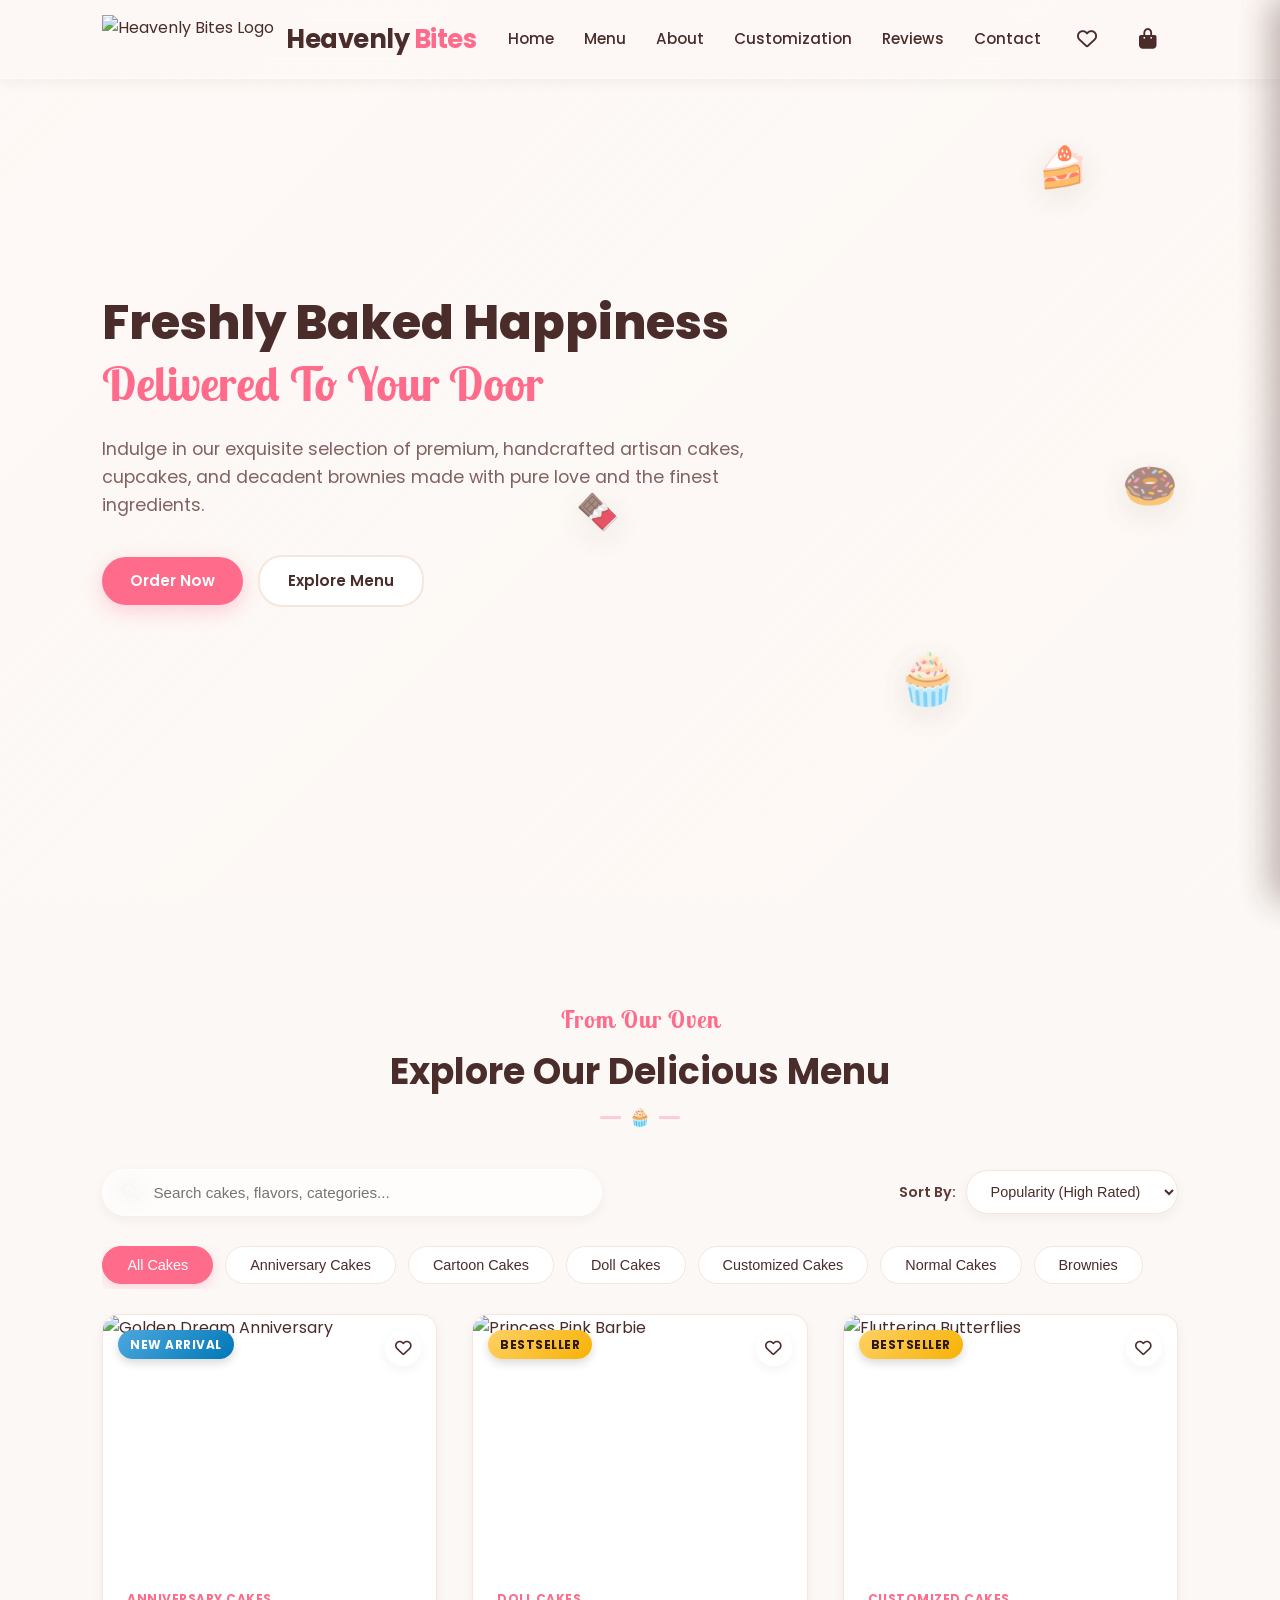
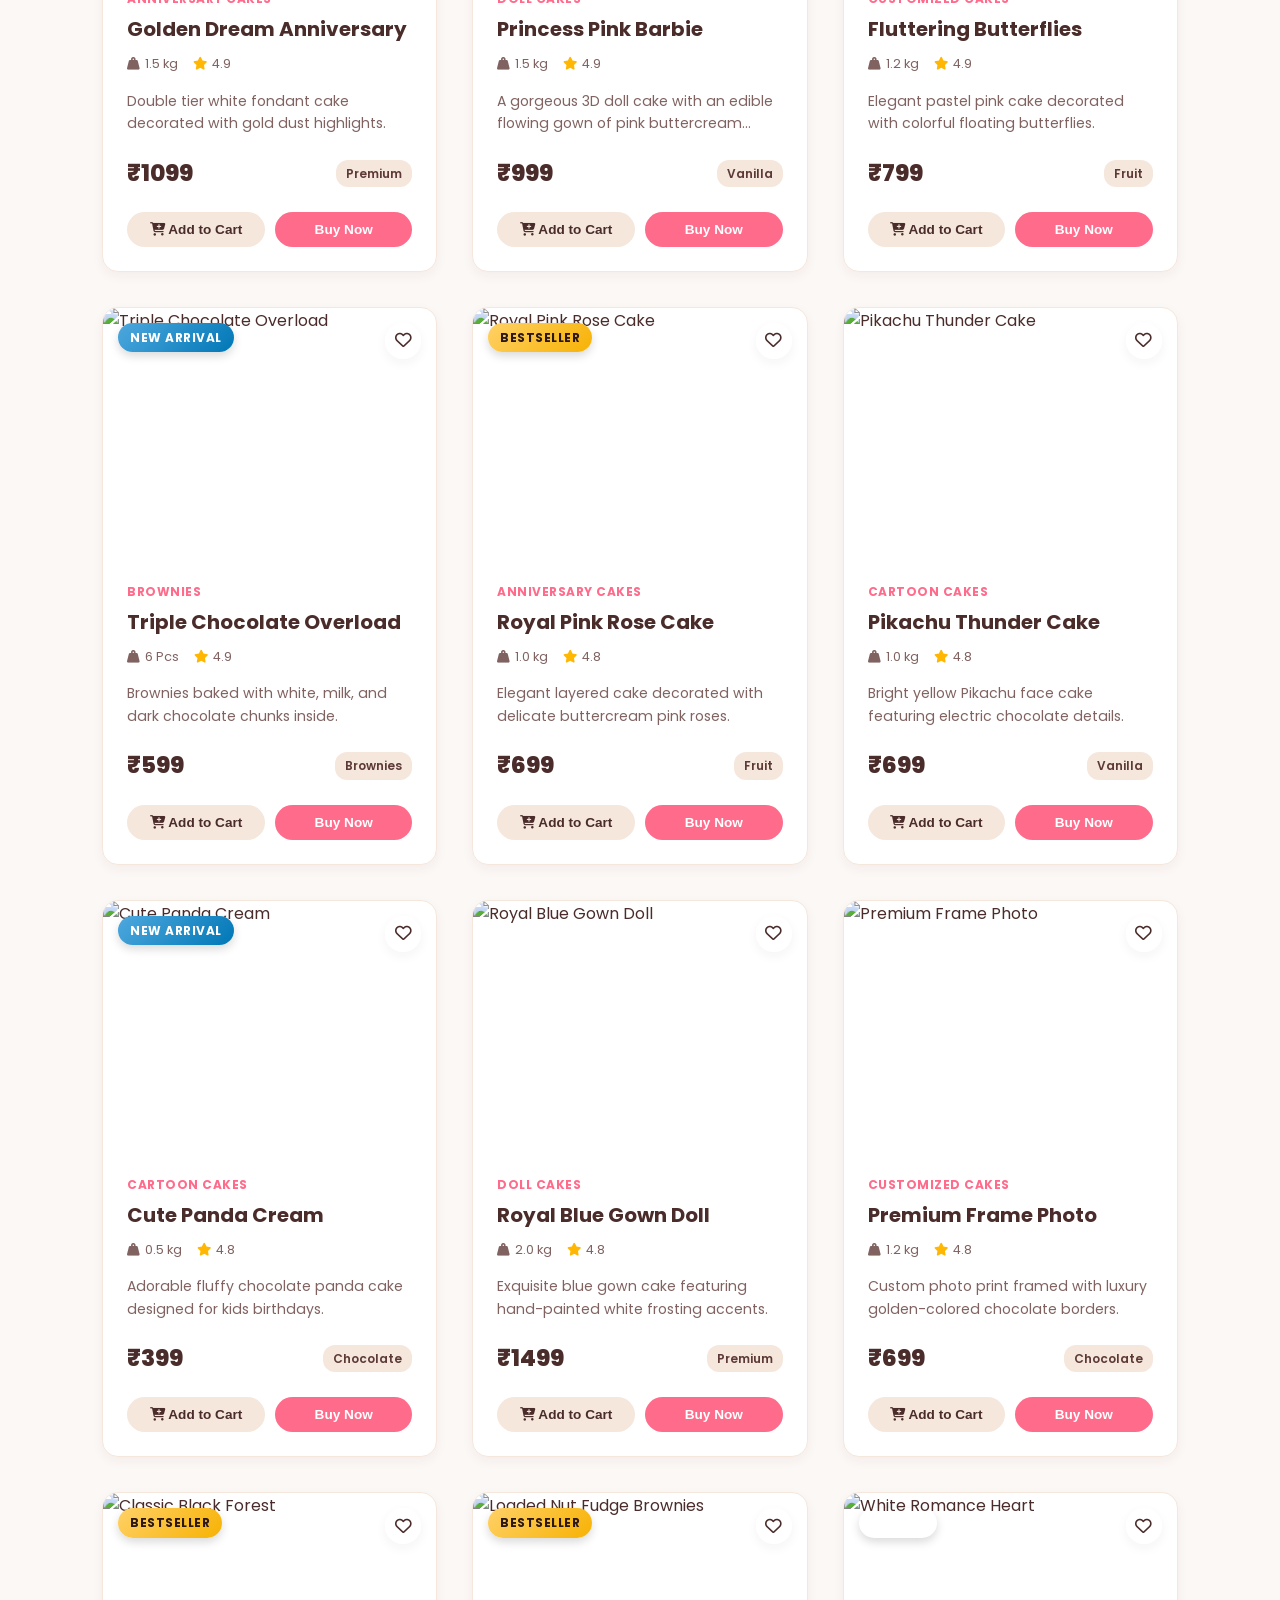
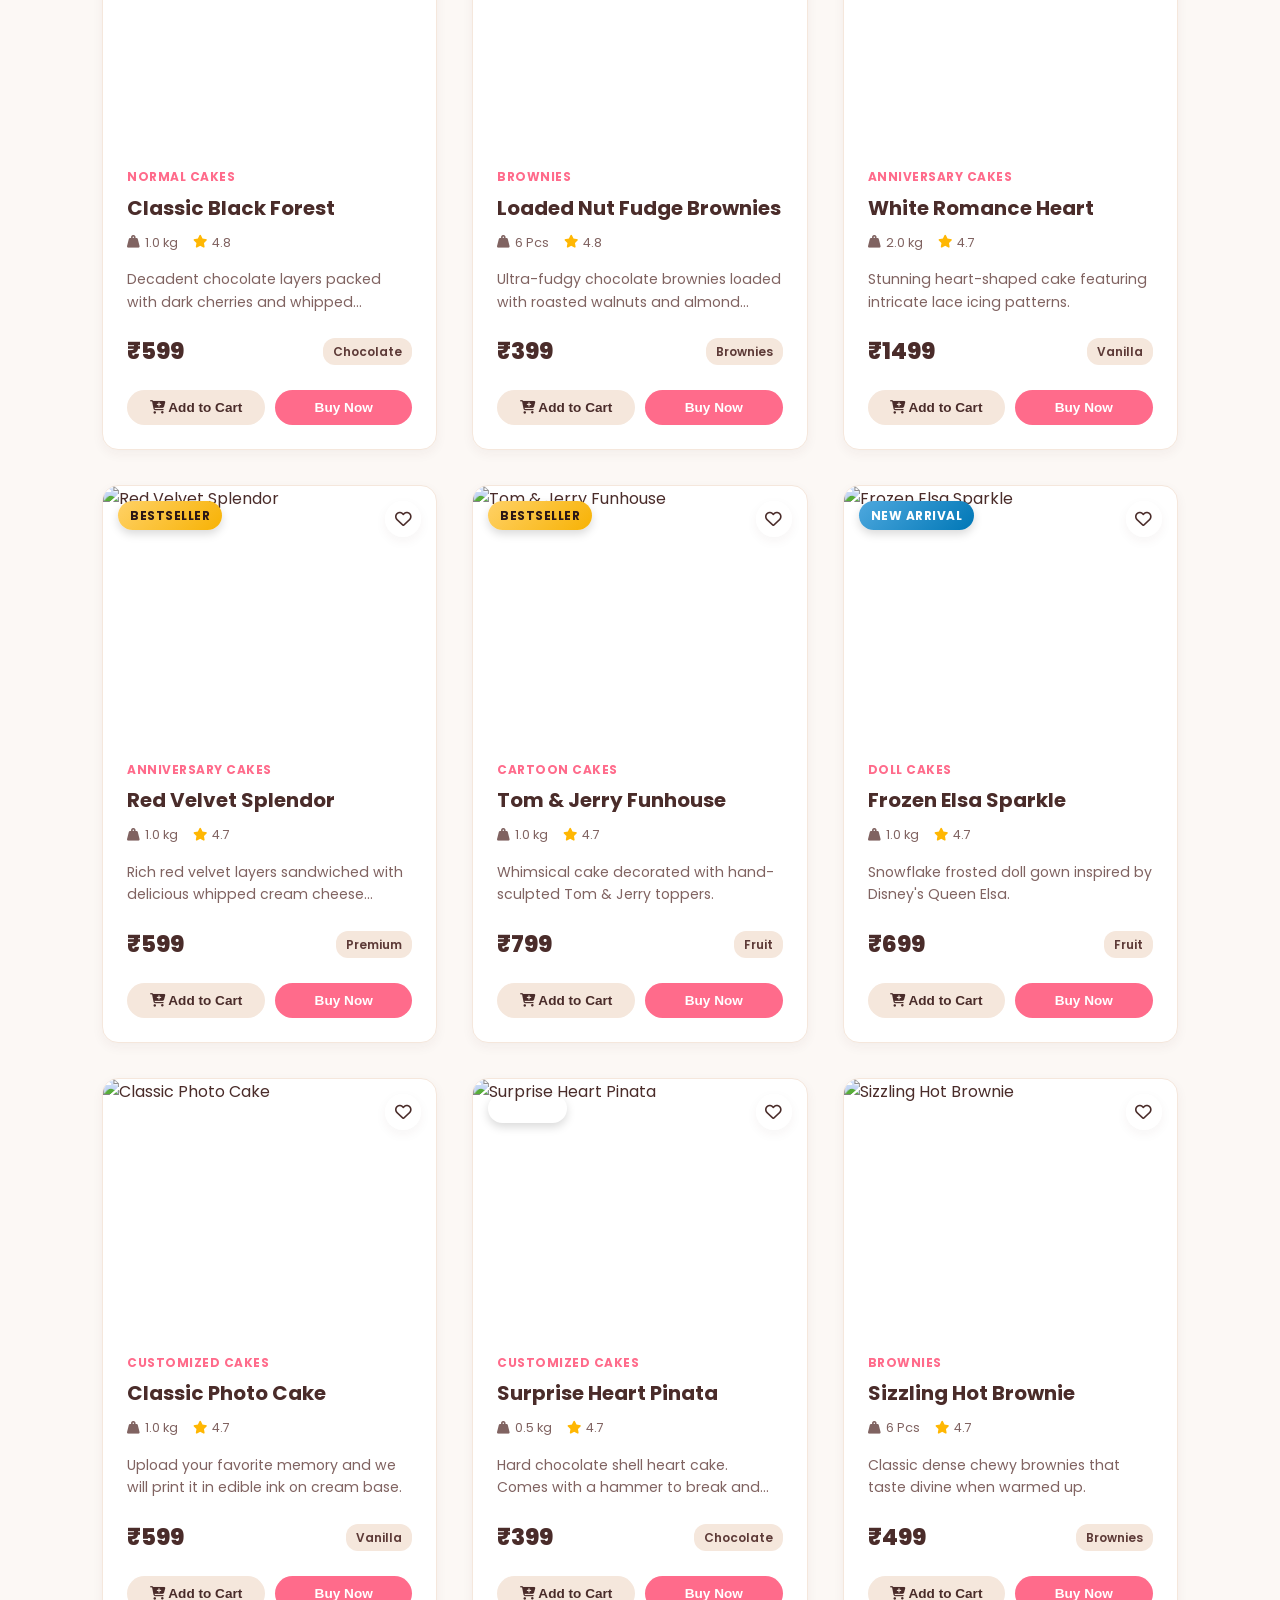
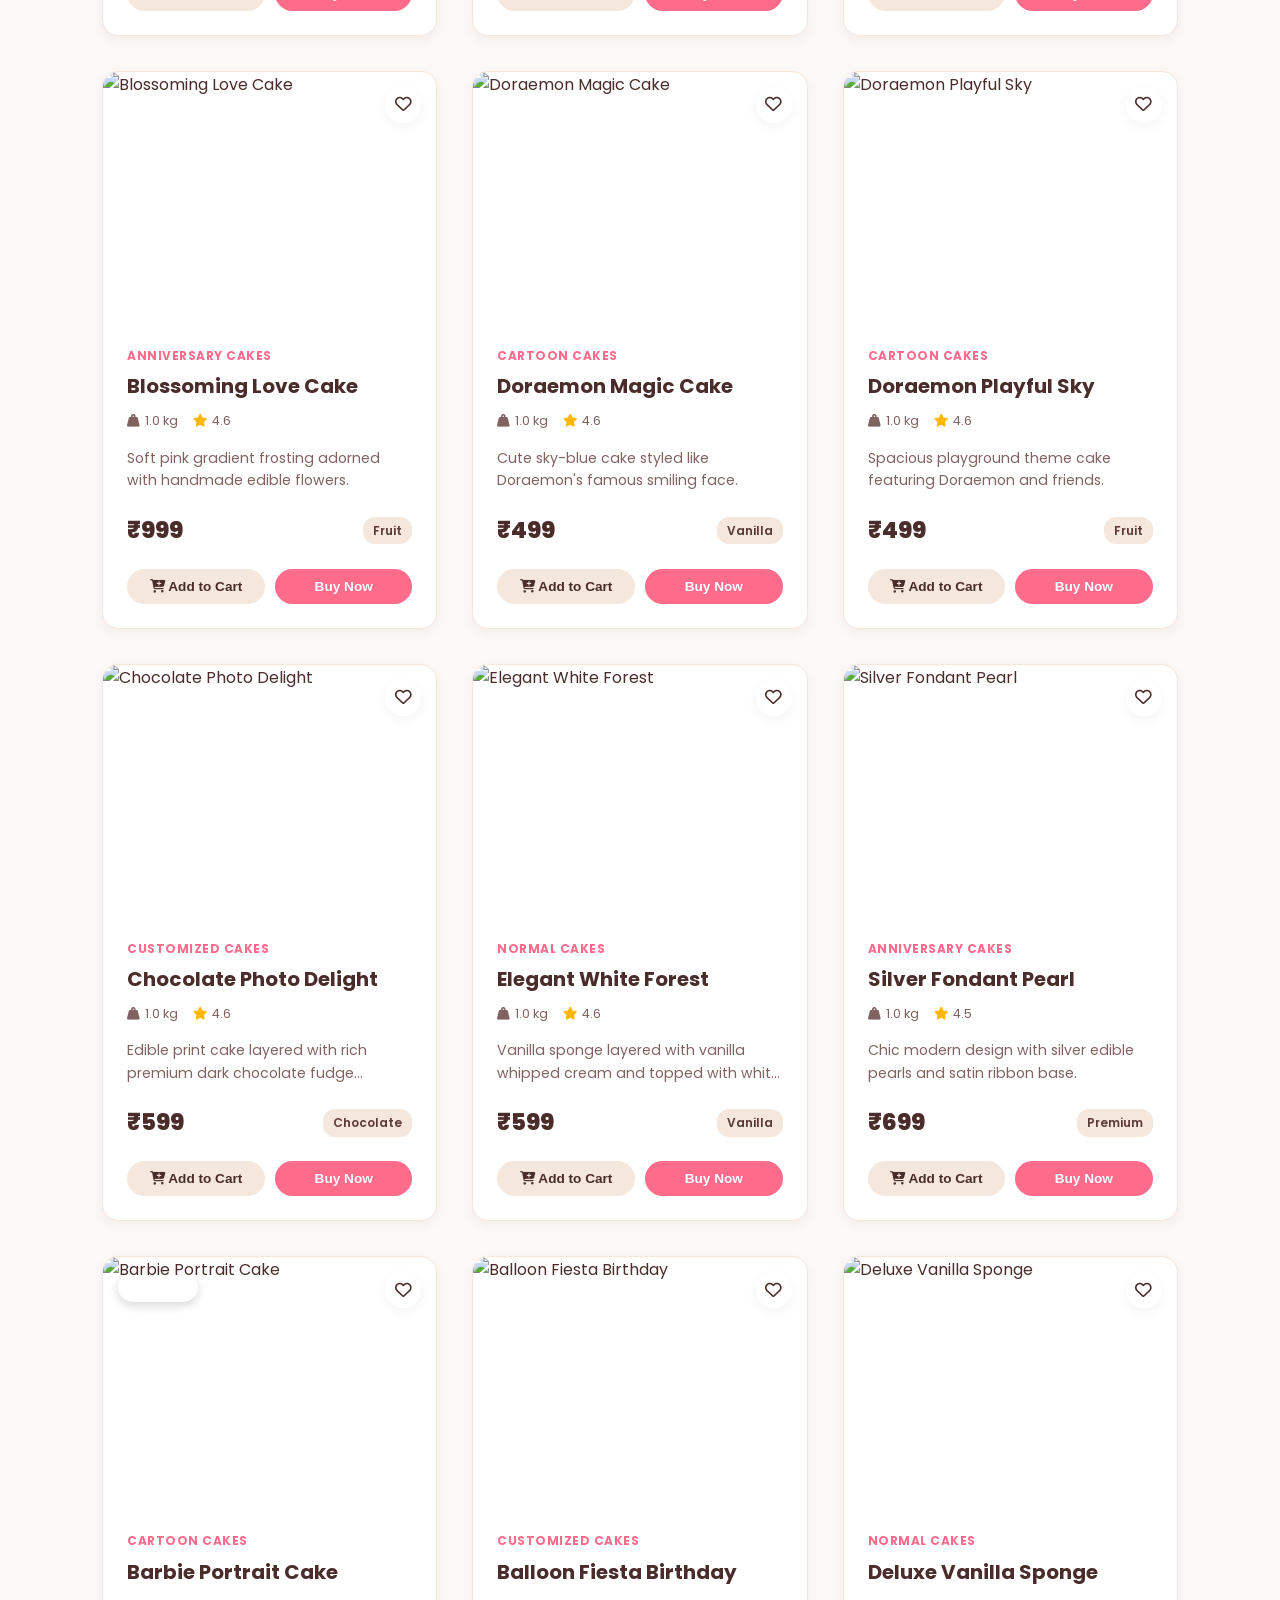
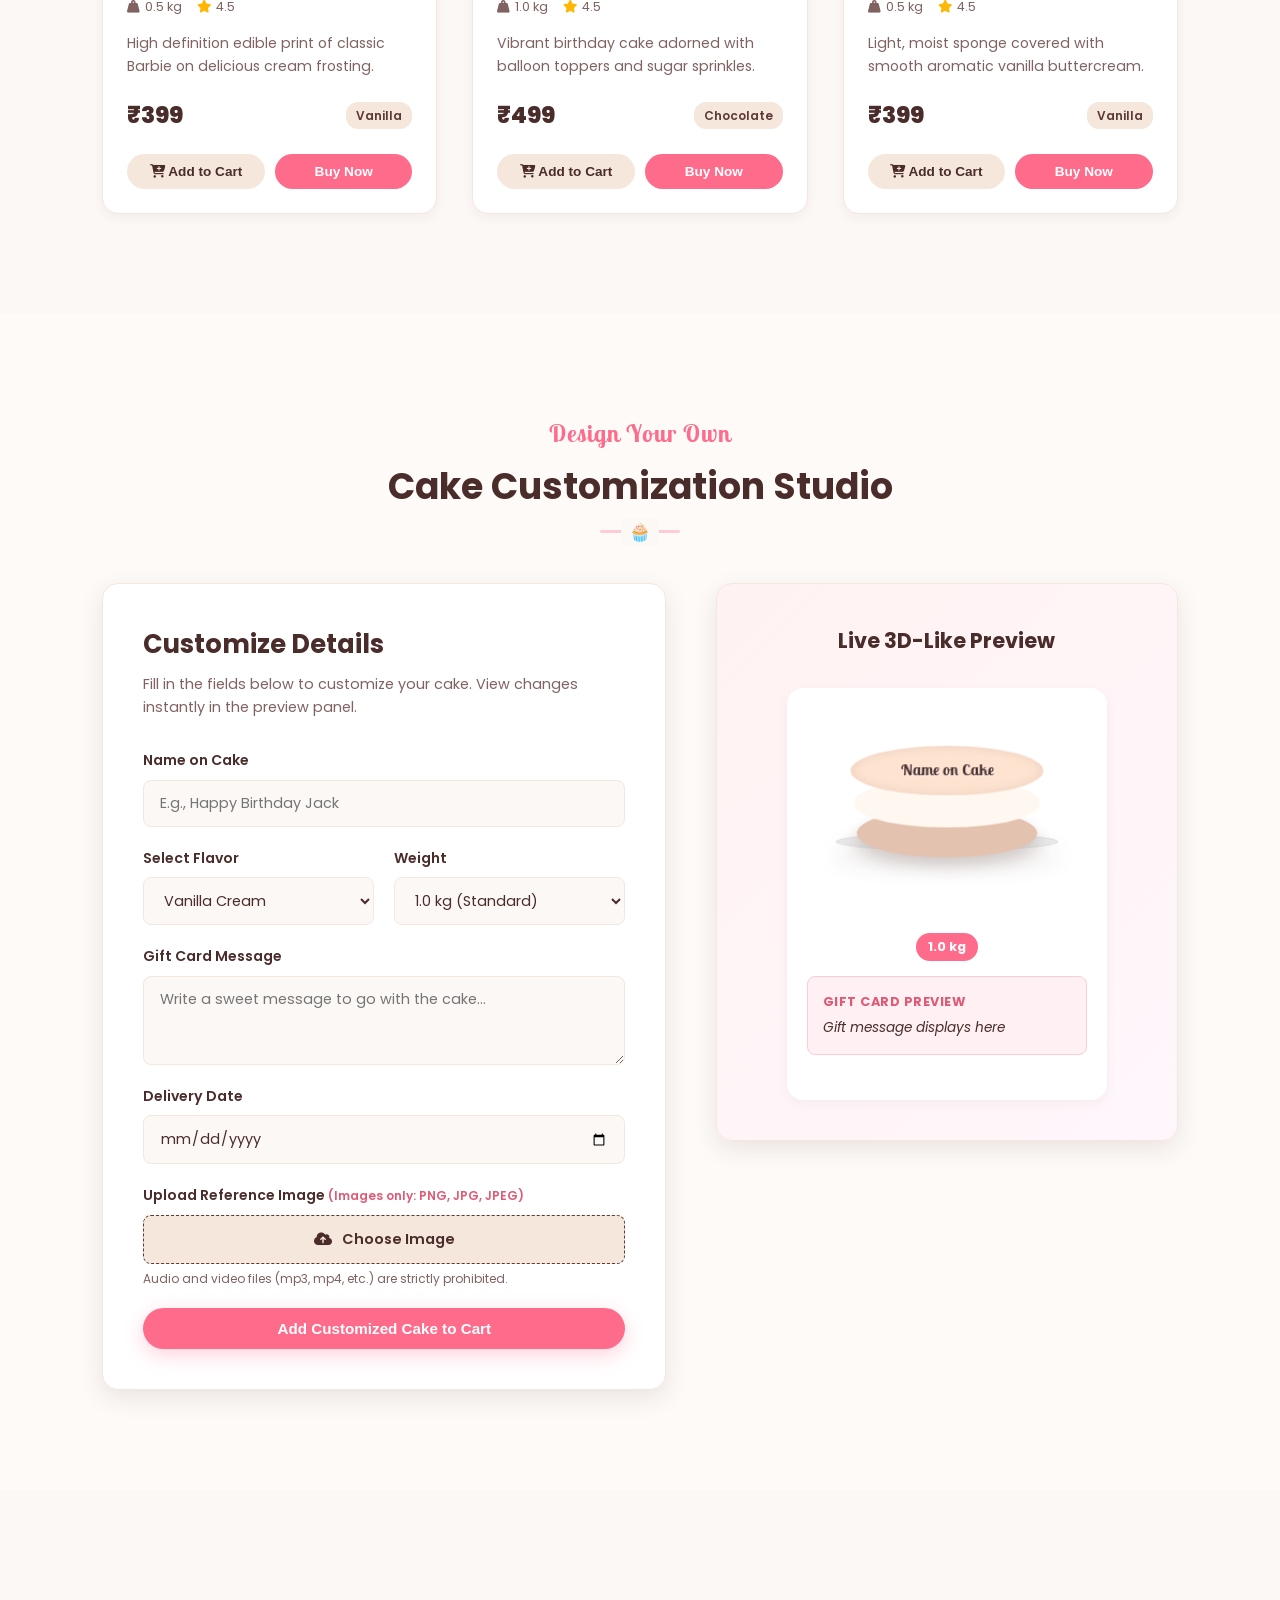
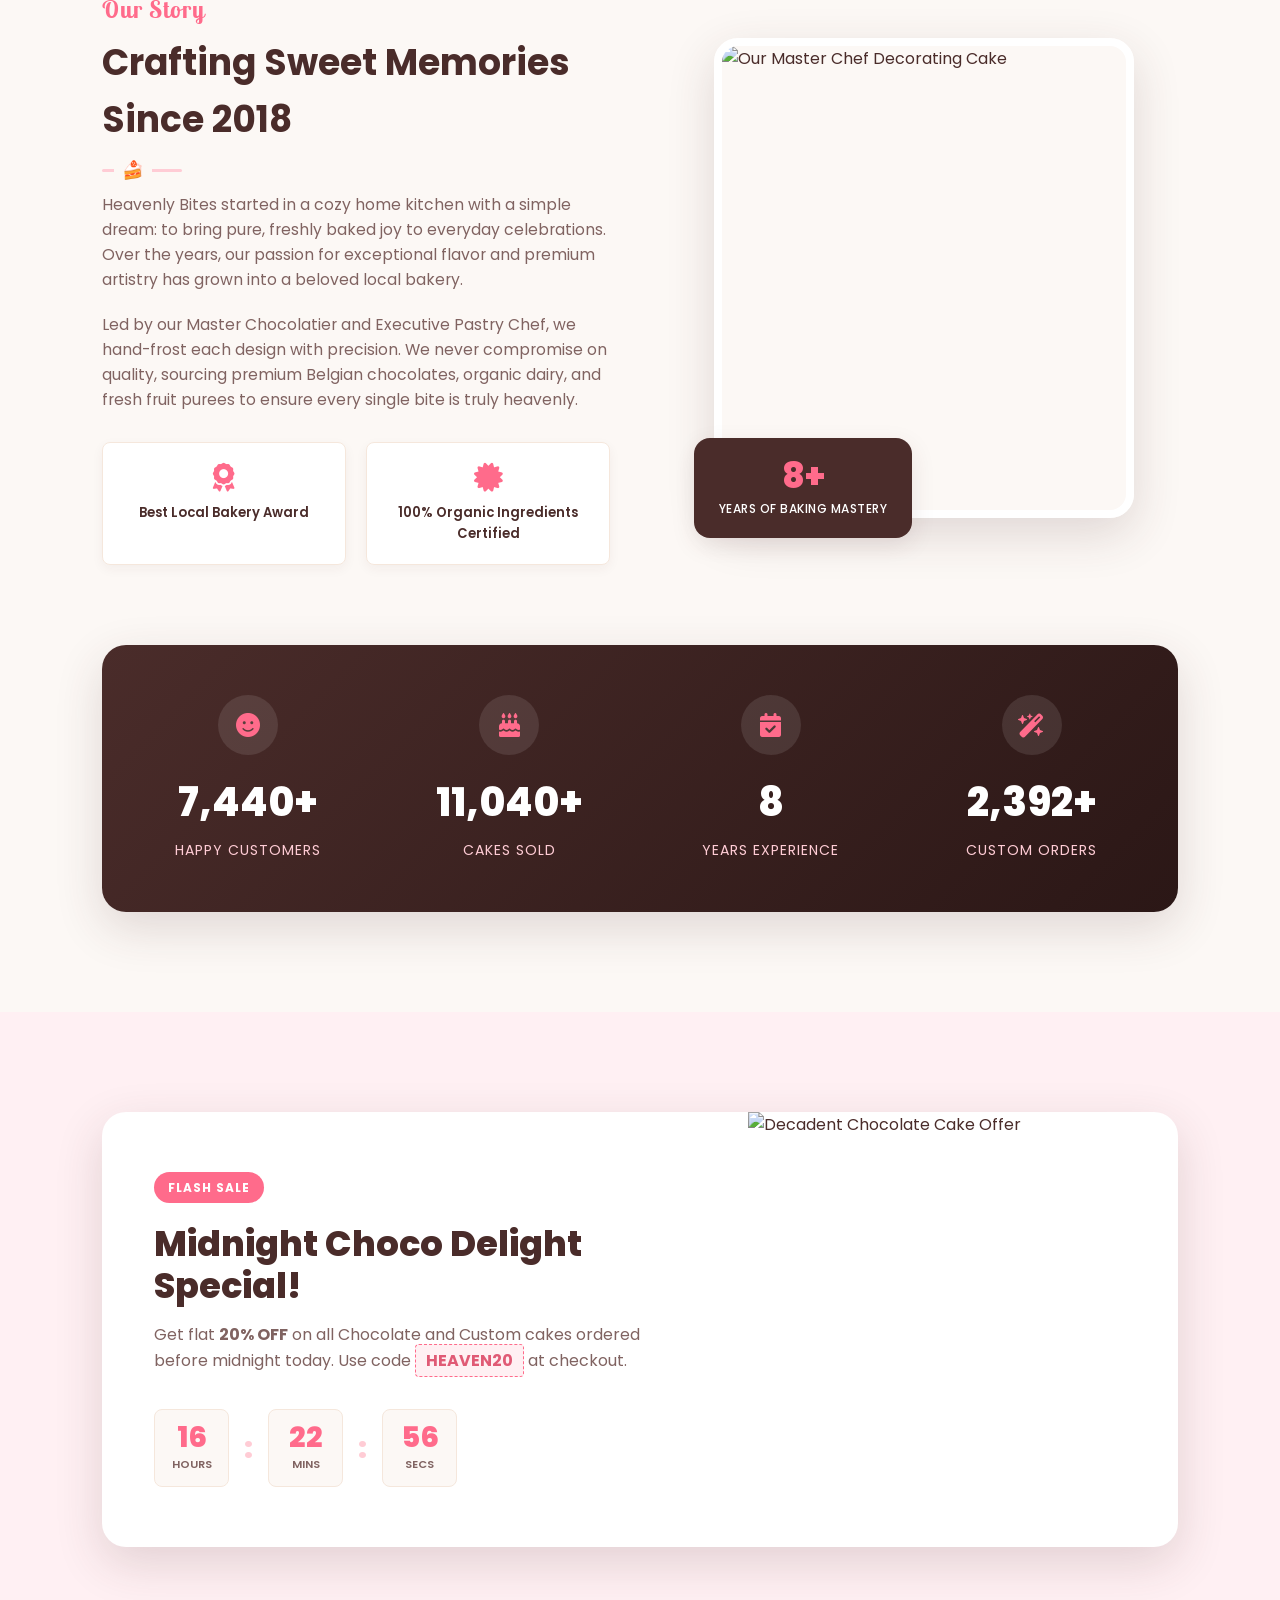
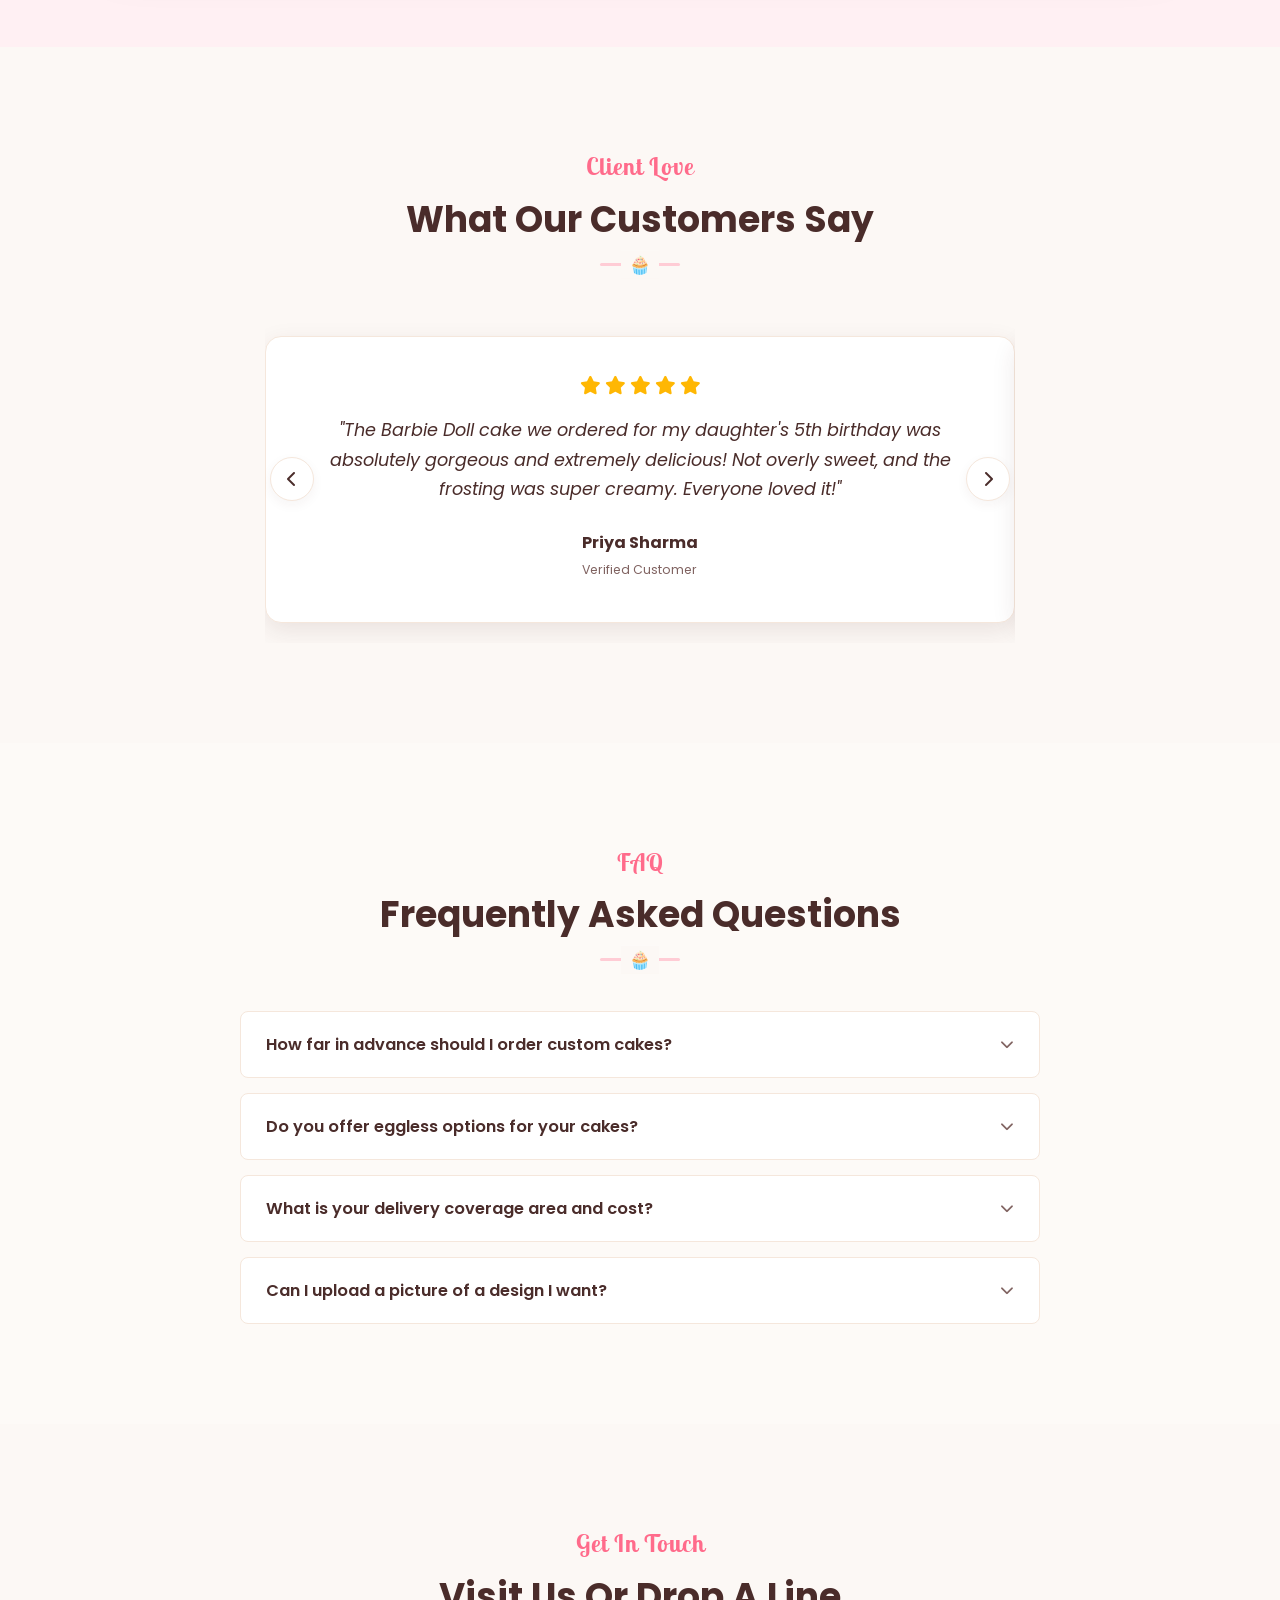
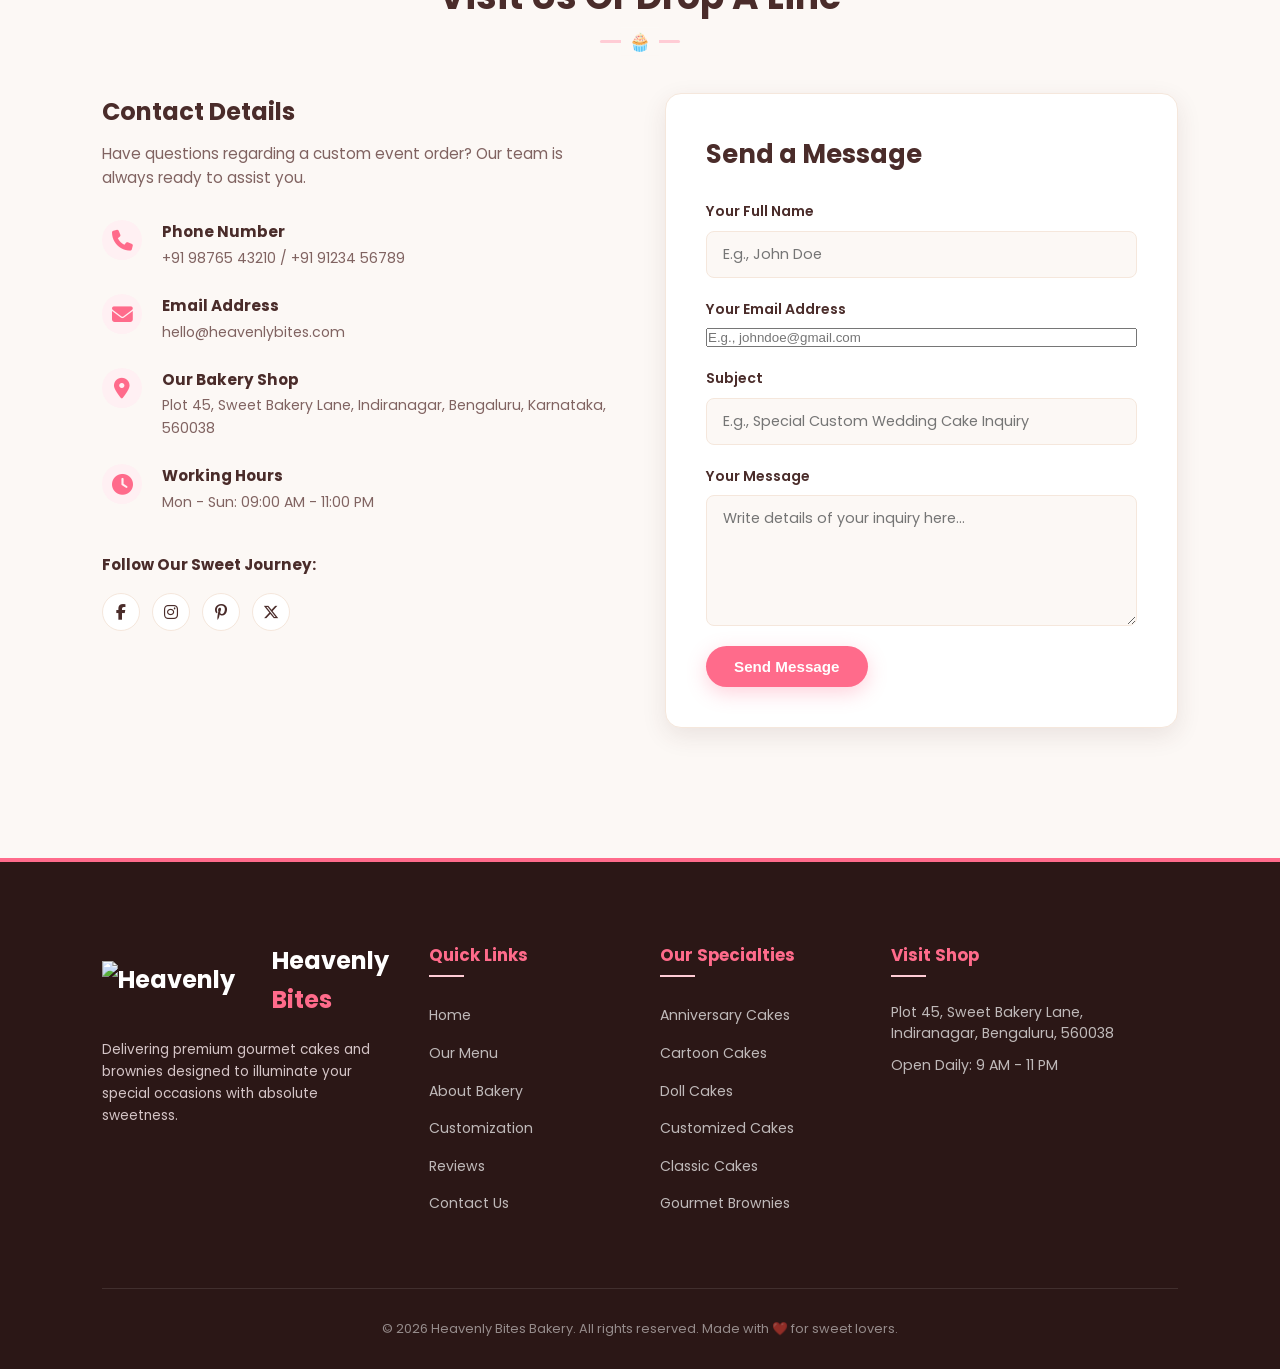
==== index.html @ 370548c6 "Add files via upload" ====
<!DOCTYPE html>
<html lang="en">
<head>
    <meta charset="UTF-8">
    <meta name="viewport" content="width=device-width, initial-scale=1.0">
    <title>Heavenly Bites | Premium Artisan Cake Shop</title>
    <meta name="description" content="Indulge in premium, freshly baked artisanal cakes, custom cakes, and brownies at Heavenly Bites. Handcrafted sweetness delivered to your door.">
    <!-- Style Sheets -->
    <link rel="stylesheet" href="style.css">
    <!-- Google Fonts -->
    <link rel="preconnect" href="https://fonts.googleapis.com">
    <link rel="preconnect" href="https://fonts.gstatic.com" crossorigin>
    <link href="https://fonts.googleapis.com/css2?family=Lobster+Two:ital,wght@0,400;0,700;1,400;1,700&family=Poppins:wght@300;400;500;600;700;800&display=swap" rel="stylesheet">
    <!-- FontAwesome Icons -->
    <link rel="stylesheet" href="https://cdnjs.cloudflare.com/ajax/libs/font-awesome/6.4.0/css/all.min.css">
</head>
<body>

    <!-- ==========================================
      NAVBAR
    ========================================== -->
    <header class="header-container">
        <nav class="navbar">
            <div class="nav-brand">
                <a href="#home" class="logo-link">
                    <!-- Bakery Logo -->
                    <img src="assets/images/image.png" alt="Heavenly Bites Logo" class="bakery-logo">
                    <span class="brand-title">Heavenly <span class="accent-text">Bites</span></span>
                </a>
            </div>

            <!-- Hamburger Button for Mobile -->
            <button class="mobile-menu-btn" id="mobile-menu-toggle" aria-label="Toggle Navigation">
                <span class="bar"></span>
                <span class="bar"></span>
                <span class="bar"></span>
            </button>

            <!-- Navigation Links -->
            <ul class="nav-links-list" id="nav-links">
                <li><a href="#home" class="nav-link">Home</a></li>
                <li><a href="#menu" class="nav-link">Menu</a></li>
                <li><a href="#about" class="nav-link">About</a></li>
                <li><a href="#customizer" class="nav-link">Customization</a></li>
                <li><a href="#reviews" class="nav-link">Reviews</a></li>
                <li><a href="#contact" class="nav-link">Contact</a></li>
                <!-- Icons for Cart and Wishlist -->
                <li class="nav-icon-li">
                    <a href="#" id="wishlist-nav-btn" class="nav-icon-link" aria-label="Wishlist">
                        <i class="fa-regular fa-heart"></i>
                        <span class="badge wishlist-count-badge" id="wishlist-count-badge">0</span>
                    </a>
                </li>
                <li class="nav-icon-li">
                    <a href="#" id="cart-nav-btn" class="nav-icon-link" aria-label="Shopping Cart">
                        <i class="fa-solid fa-bag-shopping"></i>
                        <span class="badge cart-count-badge" id="cart-count-badge">0</span>
                    </a>
                </li>
            </ul>
        </nav>
    </header>

    <main>
        <!-- ==========================================
          HERO SECTION
        ========================================== -->
        <section id="home" class="hero-section">
            <div class="hero-overlay"></div>
            <div class="hero-content">
                <h1 class="hero-title scroll-reveal">
                    Freshly Baked Happiness <br><span class="highlight-text">Delivered To Your Door</span>
                </h1>
                <p class="hero-subtitle scroll-reveal">
                    Indulge in our exquisite selection of premium, handcrafted artisan cakes, cupcakes, and decadent brownies made with pure love and the finest ingredients.
                </p>
                <div class="hero-actions scroll-reveal">
                    <a href="#menu" class="btn btn-primary">Order Now</a>
                    <a href="#menu" class="btn btn-secondary">Explore Menu</a>
                </div>
            </div>

            <!-- Floating Cake Illustrations for Premium Atmosphere -->
            <div class="floating-cakes-container">
                <div class="floating-cake float-1">🍰</div>
                <div class="floating-cake float-2">🧁</div>
                <div class="floating-cake float-3">🍩</div>
                <div class="floating-cake float-4">🍫</div>
            </div>
        </section>

        <!-- ==========================================
          MENU & FILTER SECTION
        ========================================== -->
        <section id="menu" class="menu-section scroll-reveal">
            <div class="section-header">
                <span class="sub-heading">From Our Oven</span>
                <h2 class="section-title">Explore Our Delicious Menu</h2>
                <div class="decorator-line"><span></span></div>
            </div>

            <!-- Search, Filter & Sorting Bar -->
            <div class="filter-controls-container">
                <!-- Search Box -->
                <div class="search-box-wrapper">
                    <i class="fa-solid fa-magnifying-glass search-icon"></i>
                    <input type="text" id="search-input" placeholder="Search cakes, flavors, categories...">
                </div>

                <!-- Sorting Dropdown -->
                <div class="sort-wrapper">
                    <label for="sort-select">Sort By:</label>
                    <select id="sort-select" class="sort-dropdown">
                        <option value="popular">Popularity (High Rated)</option>
                        <option value="price-low">Price: Low to High</option>
                        <option value="price-high">Price: High to Low</option>
                    </select>
                </div>
            </div>

            <!-- Category Filter Pills -->
            <div class="category-filters-scroll">
                <div class="category-filters-container">
                    <button class="category-pill active" data-category="All">All Cakes</button>
                    <button class="category-pill" data-category="Anniversary Cakes">Anniversary Cakes</button>
                    <button class="category-pill" data-category="Cartoon Cakes">Cartoon Cakes</button>
                    <button class="category-pill" data-category="Doll Cakes">Doll Cakes</button>
                    <button class="category-pill" data-category="Customized Cakes">Customized Cakes</button>
                    <button class="category-pill" data-category="Normal Cakes">Normal Cakes</button>
                    <button class="category-pill" data-category="Brownies">Brownies</button>
                </div>
            </div>

         
            <!-- Products Menu Grid -->
            <div class="menu-grid" id="menu-grid">
                <!-- Injected dynamically by JS -->
            </div>
        </section>

        <!-- ==========================================
          CAKE CUSTOMIZER SECTION
        ========================================== -->
        <section id="customizer" class="customizer-section scroll-reveal">
            <div class="section-header">
                <span class="sub-heading">Design Your Own</span>
                <h2 class="section-title">Cake Customization Studio</h2>
                <div class="decorator-line"><span></span></div>
            </div>

            <div class="customizer-container">
                <!-- Customizer Input Form -->
                <div class="customizer-form-wrapper">
                    <form id="cake-customizer-form" class="customizer-form">
                        <h3 class="form-title">Customize Details</h3>
                        <p class="form-subtitle">Fill in the fields below to customize your cake. View changes instantly in the preview panel.</p>

                        <div class="form-group">
                            <label for="custom-name">Name on Cake</label>
                            <input type="text" id="custom-name" maxlength="20" placeholder="E.g., Happy Birthday Jack">
                        </div>

                        <div class="form-row">
                            <div class="form-group half-width">
                                <label for="custom-flavor">Select Flavor</label>
                                <select id="custom-flavor" required>
                                    <option value="Vanilla">Vanilla Cream</option>
                                    <option value="Chocolate">Chocolate Fudge</option>
                                    <option value="Strawberry">Strawberry Swirl</option>
                                    <option value="Mango">Mango Burst</option>
                                    <option value="Pineapple">Classic Pineapple</option>
                                    <option value="Red Velvet">Rich Red Velvet</option>
                                </select>
                            </div>
                            <div class="form-group half-width">
                                <label for="custom-weight">Weight</label>
                                <select id="custom-weight" required>
                                    <option value="1.0 kg">1.0 kg (Standard)</option>
                                    <option value="0.5 kg">0.5 kg</option>
                                    <option value="1.5 kg">1.5 kg (+₹200)</option>
                                    <option value="2.0 kg">2.0 kg (+₹400)</option>
                                </select>
                            </div>
                        </div>

                        <div class="form-group">
                            <label for="custom-message">Gift Card Message</label>
                            <textarea id="custom-message" rows="3" placeholder="Write a sweet message to go with the cake..."></textarea>
                        </div>

                        <div class="form-group">
                            <label for="custom-date">Delivery Date</label>
                            <input type="date" id="custom-date" required>
                        </div>

                        <!-- Reference Image Field with restrictions -->
                        <div class="form-group">
                            <label for="custom-image">Upload Reference Image <span class="required-note">(Images only: PNG, JPG, JPEG)</span></label>
                            <div class="file-upload-wrapper">
                                <input type="file" id="custom-image" accept="image/*">
                                <span class="file-custom-btn"><i class="fa-solid fa-cloud-arrow-up"></i> Choose Image</span>
                            </div>
                            <small class="help-text">Audio and video files (mp3, mp4, etc.) are strictly prohibited.</small>
                        </div>

                        <button type="submit" class="btn btn-primary btn-block">Add Customized Cake to Cart</button>
                    </form>
                </div>

                <!-- Customizer Live Preview Panel -->
                <div class="customizer-preview-wrapper">
                    <h3 class="preview-title">Live 3D-Like Preview</h3>
                    <div class="cake-preview-canvas">
                        
                        <!-- Dynamic Visual Cake Model -->
                        <div class="cake-model-container">
                            <div class="cake-preview-3d" id="cake-preview-3d">
                                <!-- Top Icing / Text Layer -->
                                <div class="cake-top">
                                    <div class="cake-text-overlay" id="prev-name-text">Name on Cake</div>
                                    <div class="sprinkles"></div>
                                </div>
                                <!-- Cake Layers -->
                                <div class="cake-middle-layer"></div>
                                <div class="cake-bottom-layer"></div>
                                <div class="cake-stand"></div>
                            </div>
                        </div>

                        <!-- Live Details Overlay -->
                        <div class="preview-details-overlay">
                            <span class="preview-weight-badge" id="prev-weight-badge">1.0 kg</span>
                            <div class="message-card-preview">
                                <h4 class="card-title">Gift Card Preview</h4>
                                <p class="card-message" id="prev-msg-text">Gift message displays here</p>
                            </div>
                            <!-- Uploaded Reference Image Preview container -->
                            <div class="uploaded-ref-preview" id="prev-ref-image-container" style="display:none;">
                                <span>Reference Photo:</span>
                                <img id="prev-ref-img" src="" alt="Custom Reference Image Preview">
                            </div>
                        </div>
                    </div>
                </div>
            </div>
        </section>

        <!-- ==========================================
          ABOUT & STATISTICS SECTION
        ========================================== -->
        <section id="about" class="about-section scroll-reveal">
            <div class="about-grid">
                <!-- Textual Story -->
                <div class="about-text-column">
                    <span class="sub-heading">Our Story</span>
                    <h2 class="section-title">Crafting Sweet Memories Since 2018</h2>
                    <div class="decorator-line-left"><span></span></div>
                    <p class="about-p">
                        Heavenly Bites started in a cozy home kitchen with a simple dream: to bring pure, freshly baked joy to everyday celebrations. Over the years, our passion for exceptional flavor and premium artistry has grown into a beloved local bakery.
                    </p>
                    <p class="about-p">
                        Led by our Master Chocolatier and Executive Pastry Chef, we hand-frost each design with precision. We never compromise on quality, sourcing premium Belgian chocolates, organic dairy, and fresh fruit purees to ensure every single bite is truly heavenly.
                    </p>

                    <!-- Achievements Row -->
                    <div class="achievements-row">
                        <div class="achievement-badge">
                            <i class="fa-solid fa-award"></i>
                            <span>Best Local Bakery Award</span>
                        </div>
                        <div class="achievement-badge">
                            <i class="fa-solid fa-certificate"></i>
                            <span>100% Organic Ingredients Certified</span>
                        </div>
                    </div>
                </div>

                <!-- Graphic/Visual Frame -->
                <div class="about-image-column">
                    <div class="chef-image-frame">
                        <img src="assets/images/anniversary2.jpg" alt="Our Master Chef Decorating Cake" class="chef-img">
                        <div class="experience-card">
                            <span class="exp-years">8+</span>
                            <span class="exp-text">Years of Baking Mastery</span>
                        </div>
                    </div>
                </div>
            </div>

            <!-- Statistics Dashboard Grid -->
            <div class="statistics-section scroll-reveal">
                <div class="stat-card">
                    <div class="stat-icon-circle"><i class="fa-solid fa-face-smile"></i></div>
                    <span class="stat-num" id="stat-customers" data-target="10000">0+</span>
                    <span class="stat-label">Happy Customers</span>
                </div>
                <div class="stat-card">
                    <div class="stat-icon-circle"><i class="fa-solid fa-cake-candles"></i></div>
                    <span class="stat-num" id="stat-sold" data-target="15000">0+</span>
                    <span class="stat-label">Cakes Sold</span>
                </div>
                <div class="stat-card">
                    <div class="stat-icon-circle"><i class="fa-solid fa-calendar-check"></i></div>
                    <span class="stat-num" id="stat-years" data-target="8">0</span>
                    <span class="stat-label">Years Experience</span>
                </div>
                <div class="stat-card">
                    <div class="stat-icon-circle"><i class="fa-solid fa-wand-magic-sparkles"></i></div>
                    <span class="stat-num" id="stat-orders" data-target="3200">0+</span>
                    <span class="stat-label">Custom Orders</span>
                </div>
            </div>
        </section>

        <!-- ==========================================
          SPECIAL OFFERS (COUNTDOWN TIMER) SECTION
        ========================================== -->
        <section class="special-offers-section scroll-reveal">
            <div class="offers-container">
                <div class="offers-text">
                    <span class="offer-tag-badge">FLASH SALE</span>
                    <h2 class="offer-title">Midnight Choco Delight Special!</h2>
                    <p class="offer-desc">
                        Get flat <strong>20% OFF</strong> on all Chocolate and Custom cakes ordered before midnight today. Use code <strong class="promo-code">HEAVEN20</strong> at checkout.
                    </p>
                    
                    <!-- Countdown Timer -->
                    <div class="countdown-timer-container">
                        <div class="time-box">
                            <span class="time-num" id="timer-hours">00</span>
                            <span class="time-lbl">Hours</span>
                        </div>
                        <div class="time-divider">:</div>
                        <div class="time-box">
                            <span class="time-num" id="timer-minutes">00</span>
                            <span class="time-lbl">Mins</span>
                        </div>
                        <div class="time-divider">:</div>
                        <div class="time-box">
                            <span class="time-num" id="timer-seconds">00</span>
                            <span class="time-lbl">Secs</span>
                        </div>
                    </div>
                </div>
                <div class="offers-img-wrapper">
                    <img src="assets/images/triplechoco.jpg" alt="Decadent Chocolate Cake Offer" class="offer-img">
                </div>
            </div>
        </section>

        <!-- ==========================================
          CUSTOMER REVIEWS SECTION
        ========================================== -->
        <section id="reviews" class="reviews-section scroll-reveal">
            <div class="section-header">
                <span class="sub-heading">Client Love</span>
                <h2 class="section-title">What Our Customers Say</h2>
                <div class="decorator-line"><span></span></div>
            </div>

            <!-- Auto-sliding testimonial carousel -->
            <div class="carousel-viewport">
                <div class="carousel-track">
                    
                    <!-- Review Card 1 -->
                    <div class="review-card">
                        <div class="review-stars">
                            <i class="fa-solid fa-star"></i>
                            <i class="fa-solid fa-star"></i>
                            <i class="fa-solid fa-star"></i>
                            <i class="fa-solid fa-star"></i>
                            <i class="fa-solid fa-star"></i>
                        </div>
                        <p class="review-comment">
                            "The Barbie Doll cake we ordered for my daughter's 5th birthday was absolutely gorgeous and extremely delicious! Not overly sweet, and the frosting was super creamy. Everyone loved it!"
                        </p>
                        <div class="review-author">
                            <div class="author-info">
                                <span class="author-name">Priya Sharma</span>
                                <span class="author-designation">Verified Customer</span>
                            </div>
                        </div>
                    </div>

                    <!-- Review Card 2 -->
                    <div class="review-card">
                        <div class="review-stars">
                            <i class="fa-solid fa-star"></i>
                            <i class="fa-solid fa-star"></i>
                            <i class="fa-solid fa-star"></i>
                            <i class="fa-solid fa-star"></i>
                            <i class="fa-solid fa-star"></i>
                        </div>
                        <p class="review-comment">
                            "Heavenly Bites makes the absolute best brownies in town! Crispy on the outside, dense and fudgy on the inside. The Triple Chocolate brownie is an absolute masterpiece."
                        </p>
                        <div class="review-author">
                            <div class="author-info">
                                <span class="author-name">Rohan Malhotra</span>
                                <span class="author-designation">Food Blogger</span>
                            </div>
                        </div>
                    </div>

                    <!-- Review Card 3 -->
                    <div class="review-card">
                        <div class="review-stars">
                            <i class="fa-solid fa-star"></i>
                            <i class="fa-solid fa-star"></i>
                            <i class="fa-solid fa-star"></i>
                            <i class="fa-solid fa-star"></i>
                            <i class="fa-solid fa-star-half-stroke"></i>
                        </div>
                        <p class="review-comment">
                            "The customization tool was incredibly simple. I uploaded a reference sketch of a butterfly cake and selected strawberry flavor. They executed it perfectly. Timely delivery too!"
                        </p>
                        <div class="review-author">
                            <div class="author-info">
                                <span class="author-name">Anjali Deshmukh</span>
                                <span class="author-designation">Verified Customer</span>
                            </div>
                        </div>
                    </div>

                </div>

                <!-- Testimonials Navigation Arrows -->
                <button class="carousel-arrow prev" aria-label="Previous Review"><i class="fa-solid fa-chevron-left"></i></button>
                <button class="carousel-arrow next" aria-label="Next Review"><i class="fa-solid fa-chevron-right"></i></button>
            </div>
        </section>

        <!-- ==========================================
          FAQ SECTION (ACCORDION)
        ========================================== -->
        <section class="faq-section scroll-reveal">
            <div class="section-header">
                <span class="sub-heading">FAQ</span>
                <h2 class="section-title">Frequently Asked Questions</h2>
                <div class="decorator-line"><span></span></div>
            </div>

            <div class="accordion-container">
                <!-- Accordion Item 1 -->
                <div class="accordion-item">
                    <button class="accordion-header">
                        <span>How far in advance should I order custom cakes?</span>
                        <i class="fa-solid fa-chevron-down accordion-icon"></i>
                    </button>
                    <div class="accordion-content">
                        <p>We recommend ordering custom cakes at least 2 to 3 days in advance. For large custom orders or wedding cakes, a week's notice ensures we have adequate time to design and prepare ingredients.</p>
                    </div>
                </div>

                <!-- Accordion Item 2 -->
                <div class="accordion-item">
                    <button class="accordion-header">
                        <span>Do you offer eggless options for your cakes?</span>
                        <i class="fa-solid fa-chevron-down accordion-icon"></i>
                    </button>
                    <div class="accordion-content">
                        <p>Yes, all our cakes and brownies can be prepared 100% eggless upon request. Simply state your preference in the customization notes or choose the eggless customization options.</p>
                    </div>
                </div>

                <!-- Accordion Item 3 -->
                <div class="accordion-item">
                    <button class="accordion-header">
                        <span>What is your delivery coverage area and cost?</span>
                        <i class="fa-solid fa-chevron-down accordion-icon"></i>
                    </button>
                    <div class="accordion-content">
                        <p>We deliver within a 15km radius of our main kitchen. Delivery is absolutely free for all orders above ₹499. For orders below ₹499, a nominal delivery fee of ₹40 applies.</p>
                    </div>
                </div>

                <!-- Accordion Item 4 -->
                <div class="accordion-item">
                    <button class="accordion-header">
                        <span>Can I upload a picture of a design I want?</span>
                        <i class="fa-solid fa-chevron-down accordion-icon"></i>
                    </button>
                    <div class="accordion-content">
                        <p>Absolutely! Use our Cake Customization Studio section above to fill in the flavor details, write names, and upload your reference layout (supported image formats: PNG, JPG, JPEG). Our bakers will construct it accordingly.</p>
                    </div>
                </div>
            </div>
        </section>

        <!-- ==========================================
          CONTACT & NEWSLETTER SECTION
        ========================================== -->
        <section id="contact" class="contact-section scroll-reveal">
            <div class="section-header">
                <span class="sub-heading">Get In Touch</span>
                <h2 class="section-title">Visit Us Or Drop A Line</h2>
                <div class="decorator-line"><span></span></div>
            </div>

            <div class="contact-grid">
                <!-- Details column -->
                <div class="contact-info-column">
                    <h3 class="contact-subtitle">Contact Details</h3>
                    <p class="contact-intro">Have questions regarding a custom event order? Our team is always ready to assist you.</p>

                    <div class="contact-detail-item">
                        <i class="fa-solid fa-phone"></i>
                        <div>
                            <h4>Phone Number</h4>
                            <p>+91 98765 43210 / +91 91234 56789</p>
                        </div>
                    </div>

                    <div class="contact-detail-item">
                        <i class="fa-solid fa-envelope"></i>
                        <div>
                            <h4>Email Address</h4>
                            <p>hello@heavenlybites.com</p>
                        </div>
                    </div>

                    <div class="contact-detail-item">
                        <i class="fa-solid fa-location-dot"></i>
                        <div>
                            <h4>Our Bakery Shop</h4>
                            <p>Plot 45, Sweet Bakery Lane, Indiranagar, Bengaluru, Karnataka, 560038</p>
                        </div>
                    </div>

                    <div class="contact-detail-item">
                        <i class="fa-solid fa-clock"></i>
                        <div>
                            <h4>Working Hours</h4>
                            <p>Mon - Sun: 09:00 AM - 11:00 PM</p>
                        </div>
                    </div>

                    <!-- Social Icons -->
                    <div class="social-links-container">
                        <h4>Follow Our Sweet Journey:</h4>
                        <div class="social-icons">
                            <a href="#" aria-label="Facebook"><i class="fa-brands fa-facebook-f"></i></a>
                            <a href="#" aria-label="Instagram"><i class="fa-brands fa-instagram"></i></a>
                            <a href="#" aria-label="Pinterest"><i class="fa-brands fa-pinterest-p"></i></a>
                            <a href="#" aria-label="Twitter"><i class="fa-brands fa-x-twitter"></i></a>
                        </div>
                    </div>
                </div>

                <!-- Form column -->
                <div class="contact-form-column">
                    <form id="contact-form" class="contact-form">
                        <h3 class="form-title">Send a Message</h3>
                        <div class="form-group">
                            <label for="contact-name">Your Full Name</label>
                            <input type="text" id="contact-name" placeholder="E.g., John Doe" required>
                        </div>
                        <div class="form-group">
                            <label for="contact-email">Your Email Address</label>
                            <input type="email" id="contact-email" placeholder="E.g., johndoe@gmail.com" required>
                        </div>
                        <div class="form-group">
                            <label for="contact-subject">Subject</label>
                            <input type="text" id="contact-subject" placeholder="E.g., Special Custom Wedding Cake Inquiry" required>
                        </div>
                        <div class="form-group">
                            <label for="contact-message">Your Message</label>
                            <textarea id="contact-message" rows="5" placeholder="Write details of your inquiry here..." required></textarea>
                        </div>
                        <button type="submit" class="btn btn-primary">Send Message</button>
                    </form>
                </div>
            </div>
        </section>
    </main>

    <!-- ==========================================
      FOOTER
    ========================================== -->
    <footer class="footer">
        <div class="footer-grid">
            <div class="footer-col brand-col">
                <div class="footer-logo">
                    <img src="assets/images/image.png" alt="Heavenly Bites Logo" class="bakery-logo">
                    <span>Heavenly <span class="accent-text">Bites</span></span>
                </div>
                <p class="footer-desc-p">
                    Delivering premium gourmet cakes and brownies designed to illuminate your special occasions with absolute sweetness.
                </p>
            </div>
            <div class="footer-col links-col">
                <h4>Quick Links</h4>
                <ul>
                    <li><a href="#home">Home</a></li>
                    <li><a href="#menu">Our Menu</a></li>
                    <li><a href="#about">About Bakery</a></li>
                    <li><a href="#customizer">Customization</a></li>
                    <li><a href="#reviews">Reviews</a></li>
                    <li><a href="#contact">Contact Us</a></li>
                </ul>
            </div>
            <div class="footer-col links-col">
                <h4>Our Specialties</h4>
                <ul>
                    <li><a href="#menu" onclick="activeCategoryFilter='Anniversary Cakes'; renderProducts();">Anniversary Cakes</a></li>
                    <li><a href="#menu" onclick="activeCategoryFilter='Cartoon Cakes'; renderProducts();">Cartoon Cakes</a></li>
                    <li><a href="#menu" onclick="activeCategoryFilter='Doll Cakes'; renderProducts();">Doll Cakes</a></li>
                    <li><a href="#menu" onclick="activeCategoryFilter='Customized Cakes'; renderProducts();">Customized Cakes</a></li>
                    <li><a href="#menu" onclick="activeCategoryFilter='Normal Cakes'; renderProducts();">Classic Cakes</a></li>
                    <li><a href="#menu" onclick="activeCategoryFilter='Brownies'; renderProducts();">Gourmet Brownies</a></li>
                </ul>
            </div>
            <div class="footer-col subscribe-col">
                <h4>Visit Shop</h4>
                <p class="shop-address">
                    Plot 45, Sweet Bakery Lane,<br>
                    Indiranagar, Bengaluru, 560038
                </p>
                <p class="shop-hours">Open Daily: 9 AM - 11 PM</p>
            </div>
        </div>
        <div class="footer-bottom">
            <p>&copy; 2026 Heavenly Bites Bakery. All rights reserved. Made with ❤️ for sweet lovers.</p>
        </div>
    </footer>

    <!-- ==========================================
      DRAWERS & OVERLAYS (CART & WISHLIST)
    ========================================== -->
    <!-- Drawer Overlay Backdrops -->
    <div class="drawer-overlay" id="cart-overlay"></div>
    <div class="drawer-overlay" id="wishlist-overlay"></div>

    <!-- Shopping Cart Slide-out Drawer -->
    <div class="cart-drawer" id="cart-drawer">
        <div class="drawer-header">
            <h3>Your Shopping Cart (<span class="cart-count-badge">0</span>)</h3>
            <button class="close-drawer-btn" id="close-cart" aria-label="Close Cart"><i class="fa-solid fa-xmark"></i></button>
        </div>
        <div class="drawer-body">
            <!-- Scrollable list of items -->
            <div class="cart-items-list" id="cart-items-container">
                <!-- Injected dynamically by JS -->
            </div>

            <!-- Checkout Details Form -->
            <div class="checkout-form-container" id="checkout-form-container" style="display:none;">
                <div class="drawer-divider"></div>
                <h4 class="checkout-form-title">Delivery Details</h4>
                <form id="cart-checkout-form" class="cart-checkout-form">
                    <div class="form-group small">
                        <label for="checkout-name">Recipient Name</label>
                        <input type="text" id="checkout-name" required placeholder="E.g., John Doe">
                    </div>
                    <div class="form-group small">
                        <label for="checkout-phone">Contact Phone</label>
                        <input type="tel" id="checkout-phone" pattern="[0-9]{10}" title="Ten digit mobile number" required placeholder="E.g., 9876543210">
                    </div>
                    <div class="form-group small">
                        <label for="checkout-address">Delivery Address</label>
                        <textarea id="checkout-address" rows="2" required placeholder="Full street address..."></textarea>
                    </div>

                    <div class="price-summary-box">
                        <div class="summary-row">
                            <span>Subtotal:</span>
                            <span id="cart-total-price" class="summary-total-val">₹0</span>
                        </div>
                        <div class="summary-row green">
                            <span>Delivery Fee:</span>
                            <span>FREE</span>
                        </div>
                    </div>
                    
                    <button type="submit" class="btn btn-primary btn-block checkout-submit-btn">Place Order (Cash on Delivery)</button>
                </form>
            </div>
        </div>
    </div>

    <!-- Wishlist Drawer -->
    <div class="wishlist-drawer" id="wishlist-drawer">
        <div class="drawer-header">
            <h3>Your Wishlist (<span class="wishlist-count-badge">0</span>)</h3>
            <button class="close-drawer-btn" id="close-wishlist" aria-label="Close Wishlist"><i class="fa-solid fa-xmark"></i></button>
        </div>
        <div class="drawer-body">
            <div class="wishlist-items-list" id="wishlist-items-container">
                <!-- Injected dynamically by JS -->
            </div>
        </div>
    </div>

    <!-- JavaScript File -->
    <script src="script.js"></script>
</body>
</html>
---- style.css ----
/* ==========================================
   HEAVENLY BITES PREMIUM BAKERY DESIGN
   ========================================== */

/* ------------------------------------------
   1. GLOBAL VARIABLES & STYLES
   ------------------------------------------ */
:root {
    /* Color Palette */
    --pink-light: #fff0f3;
    --pink-medium: #ffccd5;
    --pink-primary: #ff6b8b;
    --pink-dark: #e05a75;
    --cream-bg: #fcf8f5;
    --cream-light: #fdfaf7;
    --cream-medium: #f5e7dc;
    --chocolate-accent: #4a2c2a;
    --chocolate-light: #5d3a37;
    --chocolate-dark: #2b1716;
    --white: #ffffff;
    
    /* Text Color Scheme */
    --text-color: #4a2c2a;
    --text-muted: #806361;
    --text-white: #ffffff;

    /* Shadow Variations */
    --shadow-sm: 0 4px 12px rgba(74, 44, 42, 0.05);
    --shadow-md: 0 8px 24px rgba(74, 44, 42, 0.1);
    --shadow-lg: 0 16px 48px rgba(74, 44, 42, 0.16);
    --shadow-glass: 0 8px 32px 0 rgba(74, 44, 42, 0.08);

    /* Borders & Transitions */
    --border-radius-sm: 8px;
    --border-radius-md: 16px;
    --border-radius-lg: 24px;
    --transition-smooth: all 0.3s cubic-bezier(0.4, 0, 0.2, 1);
}

* {
    margin: 0;
    padding: 0;
    box-sizing: border-box;
}

html {
    scroll-behavior: smooth;
    font-size: 16px;
}

body {
    background-color: var(--cream-bg);
    color: var(--text-color);
    font-family: 'Poppins', sans-serif;
    line-height: 1.6;
    overflow-x: hidden;
}

img {
    max-width: 100%;
    display: block;
}

a {
    text-decoration: none;
    color: inherit;
    transition: var(--transition-smooth);
}

/* Custom Scrollbar */
::-webkit-scrollbar {
    width: 10px;
}
::-webkit-scrollbar-track {
    background: var(--cream-bg);
}
::-webkit-scrollbar-thumb {
    background: var(--pink-medium);
    border-radius: 5px;
    border: 2px solid var(--cream-bg);
}
::-webkit-scrollbar-thumb:hover {
    background: var(--pink-primary);
}

/* ------------------------------------------
   2. REUSABLE COMPONENTS & UTILITIES
   ------------------------------------------ */
.accent-text {
    color: var(--pink-primary);
}

.highlight-text {
    color: var(--pink-primary);
    font-family: 'Lobster Two', cursive;
}

.btn {
    display: inline-flex;
    align-items: center;
    justify-content: center;
    padding: 12px 28px;
    font-size: 0.95rem;
    font-weight: 600;
    border-radius: var(--border-radius-lg);
    cursor: pointer;
    transition: var(--transition-smooth);
    border: none;
    outline: none;
}

.btn-primary {
    background-color: var(--pink-primary);
    color: var(--white);
    box-shadow: 0 6px 20px rgba(255, 107, 139, 0.3);
}

.btn-primary:hover {
    background-color: var(--pink-dark);
    transform: translateY(-2px);
    box-shadow: 0 8px 24px rgba(255, 107, 139, 0.4);
}

.btn-secondary {
    background-color: var(--white);
    color: var(--chocolate-accent);
    border: 2px solid var(--cream-medium);
    margin-left: 15px;
}

.btn-secondary:hover {
    background-color: var(--pink-light);
    border-color: var(--pink-primary);
    transform: translateY(-2px);
}

.btn-block {
    display: flex;
    width: 100%;
}

.section-header {
    text-align: center;
    margin-bottom: 50px;
}

.sub-heading {
    color: var(--pink-primary);
    font-family: 'Lobster Two', cursive;
    font-size: 1.5rem;
    font-weight: 700;
    letter-spacing: 1px;
    display: block;
    margin-bottom: 5px;
}

.section-title {
    font-size: 2.25rem;
    font-weight: 700;
    color: var(--chocolate-accent);
    font-family: 'Poppins', sans-serif;
}

.decorator-line {
    display: flex;
    align-items: center;
    justify-content: center;
    margin-top: 15px;
}

.decorator-line span {
    width: 80px;
    height: 3px;
    background: var(--pink-medium);
    position: relative;
    border-radius: 2px;
}

.decorator-line span::after {
    content: "🧁";
    position: absolute;
    top: 50%;
    left: 50%;
    transform: translate(-50%, -50%);
    background: var(--cream-bg);
    padding: 0 8px;
    font-size: 1.1rem;
}

.decorator-line-left {
    display: flex;
    align-items: center;
    margin-top: 15px;
    margin-bottom: 20px;
}

.decorator-line-left span {
    width: 80px;
    height: 3px;
    background: var(--pink-medium);
    position: relative;
    border-radius: 2px;
}

.decorator-line-left span::after {
    content: "🍰";
    position: absolute;
    top: 50%;
    left: 15%;
    transform: translateY(-50%);
    background: var(--cream-bg);
    padding: 0 8px;
    font-size: 1.1rem;
}

/* Glassmorphism Preset */
.glass-effect {
    background: rgba(255, 255, 255, 0.7);
    backdrop-filter: blur(12px);
    -webkit-backdrop-filter: blur(12px);
    border: 1px solid rgba(255, 255, 255, 0.3);
    box-shadow: var(--shadow-glass);
}

/* ------------------------------------------
   3. HEADER & STICKY NAVBAR
   ------------------------------------------ */
.header-container {
    position: fixed;
    top: 0;
    left: 0;
    width: 100%;
    z-index: 1000;
    transition: var(--transition-smooth);
}

.navbar {
    display: flex;
    align-items: center;
    justify-content: space-between;
    padding: 15px 8%;
    background: rgba(253, 248, 245, 0.85);
    backdrop-filter: blur(12px);
    -webkit-backdrop-filter: blur(12px);
    border-bottom: 1px solid rgba(255, 255, 255, 0.4);
    box-shadow: var(--shadow-sm);
    transition: var(--transition-smooth);
}

.navbar.scrolled {
    padding: 10px 8%;
    background: rgba(253, 248, 245, 0.95);
    box-shadow: var(--shadow-md);
}

.nav-brand .logo-link {
    display: flex;
    align-items: center;
}

.bakery-logo {
    height: 48px;
    width: auto;
    margin-right: 12px;
    object-fit: contain;
}

.brand-title {
    font-size: 1.6rem;
    font-weight: 700;
    color: var(--chocolate-accent);
    letter-spacing: -0.5px;
}

.nav-links-list {
    display: flex;
    align-items: center;
    list-style: none;
}

.nav-links-list li {
    margin: 0 15px;
}

.nav-link {
    font-size: 0.95rem;
    font-weight: 500;
    color: var(--chocolate-accent);
    position: relative;
    padding: 5px 0;
}

.nav-link::after {
    content: "";
    position: absolute;
    bottom: 0;
    left: 0;
    width: 0;
    height: 2px;
    background-color: var(--pink-primary);
    transition: var(--transition-smooth);
}

.nav-link:hover {
    color: var(--pink-primary);
}

.nav-link:hover::after {
    width: 100%;
}

.nav-icon-link {
    font-size: 1.25rem;
    color: var(--chocolate-accent);
    position: relative;
    display: flex;
    align-items: center;
    justify-content: center;
    padding: 6px;
    border-radius: 50%;
    transition: var(--transition-smooth);
}

.nav-icon-link:hover {
    color: var(--pink-primary);
    background-color: var(--pink-light);
}

.nav-icon-link .badge {
    position: absolute;
    top: -5px;
    right: -5px;
    background-color: var(--pink-primary);
    color: var(--white);
    font-size: 0.7rem;
    font-weight: 700;
    height: 18px;
    width: 18px;
    border-radius: 50%;
    display: none; /* dynamically flex */
    align-items: center;
    justify-content: center;
    box-shadow: 0 2px 5px rgba(255, 107, 139, 0.4);
}

/* Hamburger menu button */
.mobile-menu-btn {
    display: none;
    background: none;
    border: none;
    cursor: pointer;
}

.mobile-menu-btn .bar {
    display: block;
    width: 25px;
    height: 3px;
    margin: 5px auto;
    border-radius: 2px;
    background-color: var(--chocolate-accent);
    transition: var(--transition-smooth);
}

/* ------------------------------------------
   4. HERO SECTION & FLOATING ANIMATIONS
   ------------------------------------------ */
.hero-section {
    position: relative;
    height: 100vh;
    min-height: 600px;
    background-image: url("assets/images/cakeshop-bg.png");
    background-size: cover;
    background-position: center;
    background-repeat: no-repeat;
    display: flex;
    align-items: center;
    padding: 0 8%;
    overflow: hidden;
}

.hero-overlay {
    position: absolute;
    top: 0;
    left: 0;
    width: 100%;
    height: 100%;
    background: linear-gradient(135deg, rgba(253, 248, 245, 0.85) 0%, rgba(253, 248, 245, 0.4) 100%);
    z-index: 1;
}

.hero-content {
    position: relative;
    z-index: 2;
    max-width: 650px;
}

.hero-title {
    font-size: 3rem;
    font-weight: 800;
    line-height: 1.25;
    color: var(--chocolate-accent);
    margin-bottom: 20px;
}

.hero-subtitle {
    font-size: 1.1rem;
    color: var(--text-muted);
    margin-bottom: 35px;
    font-weight: 400;
}

.hero-actions {
    display: flex;
    align-items: center;
}

/* Floating Elements (Cake Emojis / Graphics) */
.floating-cakes-container {
    position: absolute;
    top: 0;
    left: 0;
    width: 100%;
    height: 100%;
    pointer-events: none;
    z-index: 1;
}

.floating-cake {
    position: absolute;
    font-size: 2.5rem;
    opacity: 0.7;
    filter: drop-shadow(0 8px 16px rgba(74,44,42,0.15));
}

.float-1 {
    top: 15%;
    right: 15%;
    animation: floatCake 6s ease-in-out infinite;
}

.float-2 {
    bottom: 20%;
    right: 25%;
    animation: floatCake 8s ease-in-out infinite 1s;
    font-size: 3.2rem;
}

.float-3 {
    top: 50%;
    right: 8%;
    animation: floatCake 7s ease-in-out infinite 0.5s;
    font-size: 2.8rem;
}

.float-4 {
    bottom: 40%;
    left: 45%;
    animation: floatCake 9s ease-in-out infinite 2s;
    font-size: 2.2rem;
}

@keyframes floatCake {
    0% { transform: translateY(0) rotate(0deg); }
    50% { transform: translateY(-20px) rotate(15deg); }
    100% { transform: translateY(0) rotate(0deg); }
}

/* ------------------------------------------
   5. MENU SECTION, CARDS, FILTERS, SEARCH
   ------------------------------------------ */
.menu-section {
    padding: 100px 8%;
}

.filter-controls-container {
    display: flex;
    align-items: center;
    justify-content: space-between;
    flex-wrap: wrap;
    gap: 20px;
    margin-bottom: 30px;
}

/* Glassmorphic Search Bar */
.search-box-wrapper {
    position: relative;
    flex: 1;
    min-width: 280px;
    max-width: 500px;
}

.search-box-wrapper input {
    width: 100%;
    padding: 14px 20px 14px 50px;
    font-size: 0.95rem;
    color: var(--chocolate-accent);
    border-radius: var(--border-radius-lg);
    background: rgba(255, 255, 255, 0.7);
    backdrop-filter: blur(12px);
    border: 1px solid rgba(255, 255, 255, 0.5);
    box-shadow: var(--shadow-sm);
    transition: var(--transition-smooth);
    outline: none;
}

.search-box-wrapper input:focus {
    border-color: var(--pink-primary);
    background: var(--white);
    box-shadow: var(--shadow-md);
}

.search-icon {
    position: absolute;
    left: 20px;
    top: 50%;
    transform: translateY(-50%);
    color: var(--text-muted);
    font-size: 1.1rem;
}

/* Sort Dropdown */
.sort-wrapper {
    display: flex;
    align-items: center;
    gap: 10px;
}

.sort-wrapper label {
    font-size: 0.9rem;
    font-weight: 600;
    color: var(--chocolate-light);
}

.sort-dropdown {
    padding: 12px 20px;
    font-size: 0.9rem;
    border-radius: var(--border-radius-lg);
    border: 1px solid var(--cream-medium);
    background-color: var(--white);
    color: var(--chocolate-accent);
    outline: none;
    cursor: pointer;
    box-shadow: var(--shadow-sm);
    transition: var(--transition-smooth);
}

.sort-dropdown:focus {
    border-color: var(--pink-primary);
}

/* Category Filter Pills */
.category-filters-scroll {
    overflow-x: auto;
    margin-bottom: 25px;
    padding-bottom: 5px;
}

/* Hide scrollbar but keep functional */
.category-filters-scroll::-webkit-scrollbar {
    height: 4px;
}

.category-filters-container {
    display: flex;
    gap: 12px;
    white-space: nowrap;
}

.category-pill {
    padding: 10px 24px;
    font-size: 0.9rem;
    font-weight: 500;
    border-radius: var(--border-radius-lg);
    border: 1px solid var(--cream-medium);
    background: var(--white);
    color: var(--chocolate-accent);
    cursor: pointer;
    transition: var(--transition-smooth);
}

.category-pill:hover, .category-pill.active {
    background-color: var(--pink-primary);
    color: var(--white);
    border-color: var(--pink-primary);
    box-shadow: 0 4px 12px rgba(255, 107, 139, 0.25);
}

/* Flavor Filters Row */
.flavor-filters-container {
    display: flex;
    align-items: center;
    flex-wrap: wrap;
    gap: 15px;
    margin-bottom: 50px;
    background: var(--pink-light);
    padding: 15px 25px;
    border-radius: var(--border-radius-md);
}

.filter-label {
    font-size: 0.85rem;
    font-weight: 700;
    text-transform: uppercase;
    letter-spacing: 0.5px;
    color: var(--pink-dark);
}

.flavor-buttons {
    display: flex;
    flex-wrap: wrap;
    gap: 8px;
}

.flavor-btn {
    padding: 6px 16px;
    font-size: 0.85rem;
    font-weight: 500;
    border-radius: 30px;
    border: 1px solid transparent;
    background: transparent;
    color: var(--chocolate-light);
    cursor: pointer;
    transition: var(--transition-smooth);
}

.flavor-btn:hover {
    color: var(--pink-primary);
}

.flavor-btn.active {
    background: var(--white);
    color: var(--pink-primary);
    font-weight: 600;
    box-shadow: var(--shadow-sm);
}

/* Product Cards Grid */
.menu-grid {
    display: grid;
    grid-template-columns: repeat(auto-fill, minmax(310px, 1fr));
    gap: 35px;
}

.no-results {
    grid-column: 1 / -1;
    text-align: center;
    padding: 60px 20px;
    color: var(--text-muted);
}

.no-results i {
    font-size: 3.5rem;
    color: var(--pink-medium);
    margin-bottom: 15px;
    display: block;
}

.product-card {
    background-color: var(--white);
    border-radius: var(--border-radius-md);
    overflow: hidden;
    box-shadow: var(--shadow-sm);
    transition: var(--transition-smooth);
    border: 1px solid var(--cream-medium);
    display: flex;
    flex-direction: column;
}

.product-card:hover {
    transform: translateY(-10px);
    box-shadow: var(--shadow-lg);
}

.card-img-wrapper {
    position: relative;
    height: 250px;
    overflow: hidden;
}

.product-image {
    width: 100%;
    height: 100%;
    object-fit: cover;
    transition: var(--transition-smooth);
}

.product-card:hover .product-image {
    transform: scale(1.06);
}

/* Badges styling */
.badge {
    position: absolute;
    top: 15px;
    left: 15px;
    padding: 5px 12px;
    border-radius: 20px;
    font-size: 0.75rem;
    font-weight: 700;
    text-transform: uppercase;
    letter-spacing: 0.5px;
    color: var(--white);
    box-shadow: 0 4px 10px rgba(0,0,0,0.15);
}

.badge.bestseller {
    background: linear-gradient(135deg, #ffd166, #f7b204);
    color: var(--chocolate-dark);
}

.badge.new-arrival {
    background: linear-gradient(135deg, #4ea8de, #0077b6);
}

/* discount badges containing percentage */
.badge.15-off, .badge.10-off {
    background: linear-gradient(135deg, var(--pink-primary), #d90429);
}

/* Overlaid Wishlist Icon */
.wishlist-btn-overlay {
    position: absolute;
    top: 15px;
    right: 15px;
    width: 36px;
    height: 36px;
    border-radius: 50%;
    background: rgba(255,255,255,0.85);
    border: none;
    cursor: pointer;
    display: flex;
    align-items: center;
    justify-content: center;
    color: var(--chocolate-accent);
    font-size: 1.05rem;
    transition: var(--transition-smooth);
    box-shadow: var(--shadow-sm);
}

.wishlist-btn-overlay:hover {
    background: var(--white);
    color: var(--pink-primary);
    transform: scale(1.1);
}

.wishlist-btn-overlay.active {
    background: var(--white);
    color: var(--pink-primary);
}

.product-info {
    padding: 24px;
    display: flex;
    flex-direction: column;
    flex-grow: 1;
}

.category-tag {
    font-size: 0.75rem;
    font-weight: 700;
    text-transform: uppercase;
    color: var(--pink-primary);
    margin-bottom: 8px;
    letter-spacing: 0.5px;
}

.product-title {
    font-size: 1.25rem;
    font-weight: 700;
    color: var(--chocolate-accent);
    margin-bottom: 12px;
    line-height: 1.3;
}

.meta-row {
    display: flex;
    gap: 15px;
    margin-bottom: 15px;
    font-size: 0.8rem;
    color: var(--text-muted);
}

.weight-tag, .rating-tag {
    display: flex;
    align-items: center;
    gap: 5px;
}

.rating-tag i {
    color: #ffb703;
}

.product-desc {
    font-size: 0.88rem;
    color: var(--text-muted);
    margin-bottom: 20px;
    display: -webkit-box;
    -webkit-line-clamp: 2;
    -webkit-box-orient: vertical;
    overflow: hidden;
    flex-grow: 1;
}

.price-row {
    display: flex;
    align-items: center;
    justify-content: space-between;
    margin-bottom: 20px;
}

.price-val {
    font-size: 1.45rem;
    font-weight: 800;
    color: var(--chocolate-accent);
}

.flavor-tag-small {
    font-size: 0.75rem;
    background-color: var(--cream-medium);
    padding: 4px 10px;
    border-radius: 12px;
    font-weight: 600;
    color: var(--chocolate-light);
}

.action-buttons {
    display: grid;
    grid-template-columns: 1fr 1fr;
    gap: 10px;
}

.add-to-cart-btn {
    background-color: var(--cream-medium);
    color: var(--chocolate-accent);
    border: none;
    border-radius: 20px;
    padding: 10px 0;
    font-size: 0.85rem;
    font-weight: 600;
    cursor: pointer;
    transition: var(--transition-smooth);
}

.add-to-cart-btn:hover {
    background-color: var(--pink-light);
    color: var(--pink-primary);
}

.buy-now-btn {
    background-color: var(--pink-primary);
    color: var(--white);
    border: none;
    border-radius: 20px;
    padding: 10px 0;
    font-size: 0.85rem;
    font-weight: 600;
    cursor: pointer;
    transition: var(--transition-smooth);
}

.buy-now-btn:hover {
    background-color: var(--pink-dark);
}

/* ------------------------------------------
   6. CAKE CUSTOMIZER & LIVE PREVIEW
   ------------------------------------------ */
.customizer-section {
    padding: 100px 8%;
    background-color: var(--cream-light);
}

.customizer-container {
    display: grid;
    grid-template-columns: 1.1fr 0.9fr;
    gap: 50px;
    align-items: start;
}

.customizer-form-wrapper {
    background-color: var(--white);
    border-radius: var(--border-radius-md);
    padding: 40px;
    box-shadow: var(--shadow-md);
    border: 1px solid var(--cream-medium);
}

.form-title {
    font-size: 1.6rem;
    font-weight: 700;
    color: var(--chocolate-accent);
    margin-bottom: 8px;
}

.form-subtitle {
    font-size: 0.9rem;
    color: var(--text-muted);
    margin-bottom: 30px;
}

.form-group {
    margin-bottom: 20px;
    display: flex;
    flex-direction: column;
}

.form-row {
    display: flex;
    gap: 20px;
}

.half-width {
    flex: 1;
}

.form-group label {
    font-size: 0.88rem;
    font-weight: 600;
    color: var(--chocolate-accent);
    margin-bottom: 8px;
}

.form-group input[type="text"],
.form-group input[type="date"],
.form-group select,
.form-group textarea {
    padding: 12px 16px;
    font-size: 0.9rem;
    border-radius: var(--border-radius-sm);
    border: 1px solid var(--cream-medium);
    background-color: var(--cream-bg);
    color: var(--chocolate-accent);
    outline: none;
    font-family: inherit;
    transition: var(--transition-smooth);
}

.form-group input[type="text"]:focus,
.form-group input[type="date"]:focus,
.form-group select:focus,
.form-group textarea:focus {
    border-color: var(--pink-primary);
    background-color: var(--white);
    box-shadow: 0 0 0 3px rgba(255,107,139,0.1);
}

.required-note {
    font-size: 0.75rem;
    color: var(--pink-dark);
}

/* Image Upload custom style */
.file-upload-wrapper {
    position: relative;
    display: flex;
    align-items: center;
}

.file-upload-wrapper input[type="file"] {
    position: absolute;
    top: 0;
    left: 0;
    width: 100%;
    height: 100%;
    opacity: 0;
    cursor: pointer;
}

.file-custom-btn {
    display: flex;
    align-items: center;
    justify-content: center;
    gap: 10px;
    width: 100%;
    padding: 12px 16px;
    background-color: var(--cream-medium);
    border: 1px dashed var(--chocolate-light);
    border-radius: var(--border-radius-sm);
    font-size: 0.9rem;
    font-weight: 600;
    color: var(--chocolate-accent);
    transition: var(--transition-smooth);
}

.file-upload-wrapper:hover .file-custom-btn {
    background-color: var(--pink-light);
    border-color: var(--pink-primary);
    color: var(--pink-dark);
}

.help-text {
    font-size: 0.75rem;
    color: var(--text-muted);
    margin-top: 5px;
}

/* 3D-Like Preview Canvas Styling */
.customizer-preview-wrapper {
    position: sticky;
    top: 100px;
    background: linear-gradient(135deg, #fff2f2 0%, #fff7fc 100%);
    border-radius: var(--border-radius-md);
    padding: 40px;
    box-shadow: var(--shadow-md);
    border: 1px solid var(--cream-medium);
    text-align: center;
    display: flex;
    flex-direction: column;
    align-items: center;
}

.preview-title {
    font-size: 1.3rem;
    font-weight: 700;
    color: var(--chocolate-accent);
    margin-bottom: 30px;
}

.cake-preview-canvas {
    width: 100%;
    max-width: 320px;
    background-color: var(--white);
    border-radius: var(--border-radius-md);
    padding: 30px 20px;
    box-shadow: var(--shadow-sm);
    display: flex;
    flex-direction: column;
    align-items: center;
    position: relative;
}

/* CSS-based layered Cake model */
.cake-model-container {
    height: 180px;
    display: flex;
    align-items: flex-end;
    justify-content: center;
    margin-bottom: 25px;
}

.cake-preview-3d {
    position: relative;
    width: 180px;
    height: 140px;
    transform: perspective(400px) rotateX(15deg);
    transform-style: preserve-3d;
    --cake-color: #fff8f0; /* default vanilla */
    --icing-color: #ffe3d1;
    --base-color: #e3c2b0;
    transition: var(--transition-smooth);
}

.cake-top {
    position: absolute;
    top: 0;
    left: 0;
    width: 180px;
    height: 50px;
    background: var(--icing-color);
    border-radius: 50%;
    transform: translateZ(40px);
    z-index: 3;
    box-shadow: inset 0 0 12px rgba(0, 0, 0, 0.08);
    display: flex;
    align-items: center;
    justify-content: center;
}

.cake-text-overlay {
    font-family: 'Lobster Two', cursive;
    color: var(--chocolate-accent);
    font-size: 0.95rem;
    font-weight: 700;
    text-shadow: 1px 1px 0px rgba(255,255,255,0.7);
    text-align: center;
    padding: 0 10px;
    word-wrap: break-word;
    max-width: 100%;
}

.cake-middle-layer {
    position: absolute;
    top: 25px;
    left: 0;
    width: 180px;
    height: 50px;
    background: var(--cake-color);
    border-radius: 50%;
    transform: translateZ(20px);
    z-index: 2;
    border-top: 1px solid rgba(255,255,255,0.2);
}

.cake-bottom-layer {
    position: absolute;
    top: 50px;
    left: 0;
    width: 180px;
    height: 50px;
    background: var(--base-color);
    border-radius: 50%;
    z-index: 1;
    box-shadow: 0 8px 16px rgba(74, 44, 42, 0.2);
}

.cake-stand {
    position: absolute;
    top: 75px;
    left: -20px;
    width: 220px;
    height: 18px;
    background: #e8e8e8;
    border-radius: 50%;
    z-index: 0;
    box-shadow: 0 12px 24px rgba(74, 44, 42, 0.15);
    border: 1px solid #d4d4d4;
}

/* Card details and Ref Image preview */
.preview-details-overlay {
    width: 100%;
    margin-top: 10px;
}

.preview-weight-badge {
    background-color: var(--pink-primary);
    color: var(--white);
    font-size: 0.8rem;
    font-weight: 700;
    padding: 4px 12px;
    border-radius: 20px;
    display: inline-block;
    margin-bottom: 15px;
}

.message-card-preview {
    background-color: var(--pink-light);
    border-radius: var(--border-radius-sm);
    padding: 15px;
    border: 1px solid var(--pink-medium);
    margin-bottom: 15px;
    text-align: left;
}

.message-card-preview .card-title {
    font-size: 0.8rem;
    font-weight: 700;
    text-transform: uppercase;
    color: var(--pink-dark);
    margin-bottom: 5px;
    letter-spacing: 0.5px;
}

.message-card-preview .card-message {
    font-size: 0.85rem;
    color: var(--chocolate-accent);
    font-style: italic;
}

.uploaded-ref-preview {
    text-align: left;
    background: var(--cream-bg);
    border-radius: var(--border-radius-sm);
    padding: 10px;
    border: 1px solid var(--cream-medium);
}

.uploaded-ref-preview span {
    font-size: 0.8rem;
    font-weight: 600;
    display: block;
    margin-bottom: 8px;
    color: var(--chocolate-light);
}

.uploaded-ref-preview img {
    width: 80px;
    height: 80px;
    object-fit: cover;
    border-radius: var(--border-radius-sm);
    border: 2px solid var(--white);
    box-shadow: var(--shadow-sm);
}

/* ------------------------------------------
   7. ABOUT & STATISTICS SECTION
   ------------------------------------------ */
.about-section {
    padding: 100px 8%;
}

.about-grid {
    display: grid;
    grid-template-columns: 1fr 1fr;
    gap: 60px;
    align-items: center;
    margin-bottom: 80px;
}

.about-text-column .section-title {
    margin-bottom: 20px;
}

.about-p {
    color: var(--text-muted);
    font-size: 0.98rem;
    margin-bottom: 20px;
}

.achievements-row {
    display: flex;
    gap: 20px;
    margin-top: 30px;
}

.achievement-badge {
    flex: 1;
    background-color: var(--white);
    border-radius: var(--border-radius-sm);
    padding: 20px;
    box-shadow: var(--shadow-sm);
    border: 1px solid var(--cream-medium);
    display: flex;
    flex-direction: column;
    align-items: center;
    text-align: center;
    gap: 10px;
}

.achievement-badge i {
    font-size: 1.8rem;
    color: var(--pink-primary);
}

.achievement-badge span {
    font-size: 0.82rem;
    font-weight: 600;
    color: var(--chocolate-accent);
}

/* About Chef Frame */
.about-image-column {
    display: flex;
    justify-content: center;
}

.chef-image-frame {
    position: relative;
    width: 100%;
    max-width: 420px;
    border-radius: var(--border-radius-lg);
    overflow: visible;
}

.chef-img {
    width: 100%;
    height: 480px;
    object-fit: cover;
    border-radius: var(--border-radius-lg);
    box-shadow: var(--shadow-lg);
    border: 8px solid var(--white);
}

.experience-card {
    position: absolute;
    bottom: -20px;
    left: -20px;
    background-color: var(--chocolate-accent);
    color: var(--white);
    border-radius: var(--border-radius-md);
    padding: 20px 25px;
    box-shadow: var(--shadow-md);
    display: flex;
    flex-direction: column;
    align-items: center;
    z-index: 2;
}

.exp-years {
    font-size: 2.2rem;
    font-weight: 800;
    color: var(--pink-primary);
    line-height: 1;
}

.exp-text {
    font-size: 0.75rem;
    font-weight: 500;
    text-transform: uppercase;
    letter-spacing: 0.5px;
    text-align: center;
    margin-top: 5px;
}

/* Statistics Counters Panel */
.statistics-section {
    display: grid;
    grid-template-columns: repeat(auto-fit, minmax(220px, 1fr));
    gap: 30px;
    margin-top: 50px;
    background: linear-gradient(135deg, var(--chocolate-accent) 0%, var(--chocolate-dark) 100%);
    border-radius: var(--border-radius-lg);
    padding: 50px 30px;
    box-shadow: var(--shadow-lg);
}

.stat-card {
    display: flex;
    flex-direction: column;
    align-items: center;
    text-align: center;
    color: var(--white);
}

.stat-icon-circle {
    width: 60px;
    height: 60px;
    border-radius: 50%;
    background-color: rgba(255, 255, 255, 0.1);
    display: flex;
    align-items: center;
    justify-content: center;
    font-size: 1.5rem;
    color: var(--pink-primary);
    margin-bottom: 15px;
}

.stat-num {
    font-size: 2.5rem;
    font-weight: 800;
    margin-bottom: 5px;
    font-family: 'Poppins', sans-serif;
}

.stat-label {
    font-size: 0.88rem;
    text-transform: uppercase;
    letter-spacing: 1px;
    color: var(--pink-medium);
}

/* ------------------------------------------
   8. SPECIAL OFFERS & TIMER
   ------------------------------------------ */
.special-offers-section {
    padding: 100px 8%;
    background-color: var(--pink-light);
}

.offers-container {
    background-color: var(--white);
    border-radius: var(--border-radius-lg);
    overflow: hidden;
    box-shadow: var(--shadow-lg);
    display: grid;
    grid-template-columns: 1.2fr 0.8fr;
    align-items: center;
}

.offers-text {
    padding: 60px 8%;
}

.offer-tag-badge {
    background-color: var(--pink-primary);
    color: var(--white);
    padding: 6px 14px;
    font-size: 0.75rem;
    font-weight: 700;
    border-radius: 20px;
    letter-spacing: 1px;
    display: inline-block;
    margin-bottom: 20px;
}

.offer-title {
    font-size: 2.2rem;
    font-weight: 800;
    color: var(--chocolate-accent);
    margin-bottom: 15px;
    line-height: 1.2;
}

.offer-desc {
    font-size: 1rem;
    color: var(--text-muted);
    margin-bottom: 35px;
}

.promo-code {
    background-color: var(--pink-light);
    color: var(--pink-dark);
    padding: 4px 10px;
    border-radius: 4px;
    border: 1px dashed var(--pink-primary);
}

/* Horizontal Box Countdown Clock */
.countdown-timer-container {
    display: flex;
    align-items: center;
    gap: 15px;
}

.time-box {
    display: flex;
    flex-direction: column;
    align-items: center;
    background-color: var(--cream-bg);
    border: 1px solid var(--cream-medium);
    border-radius: var(--border-radius-sm);
    min-width: 75px;
    padding: 12px 10px;
}

.time-num {
    font-size: 1.8rem;
    font-weight: 800;
    color: var(--pink-primary);
    line-height: 1.1;
}

.time-lbl {
    font-size: 0.7rem;
    font-weight: 600;
    text-transform: uppercase;
    color: var(--text-muted);
    margin-top: 3px;
}

.time-divider {
    font-size: 1.8rem;
    font-weight: 800;
    color: var(--pink-medium);
}

.offers-img-wrapper {
    height: 100%;
    min-height: 380px;
}

.offer-img {
    width: 100%;
    height: 100%;
    object-fit: cover;
}

/* ------------------------------------------
   9. CUSTOMER REVIEWS (CAROUSEL)
   ------------------------------------------ */
.reviews-section {
    padding: 100px 8%;
    background-color: var(--cream-bg);
}

.carousel-viewport {
    position: relative;
    max-width: 750px;
    margin: 0 auto;
    overflow: hidden;
    padding: 20px 0;
}

.carousel-track {
    display: flex;
    transition: transform 0.6s cubic-bezier(0.4, 0, 0.2, 1);
}

.review-card {
    flex: 0 0 100%;
    background-color: var(--white);
    border-radius: var(--border-radius-md);
    padding: 40px 50px;
    box-shadow: var(--shadow-md);
    border: 1px solid var(--cream-medium);
    text-align: center;
    display: flex;
    flex-direction: column;
    align-items: center;
}

.review-stars {
    display: flex;
    gap: 4px;
    margin-bottom: 20px;
    color: #ffb703;
    font-size: 1.15rem;
}

.review-comment {
    font-size: 1.1rem;
    font-style: italic;
    color: var(--chocolate-accent);
    margin-bottom: 25px;
    line-height: 1.7;
}

.review-author {
    display: flex;
    align-items: center;
    gap: 15px;
}

.author-info {
    text-align: left;
}

.author-name {
    font-weight: 700;
    color: var(--chocolate-accent);
    display: block;
    font-size: 1rem;
}

.author-designation {
    font-size: 0.78rem;
    color: var(--text-muted);
}

/* Absolute navigation arrow placement */
.carousel-arrow {
    position: absolute;
    top: 50%;
    transform: translateY(-50%);
    width: 44px;
    height: 44px;
    border-radius: 50%;
    background-color: var(--white);
    color: var(--chocolate-accent);
    border: 1px solid var(--cream-medium);
    cursor: pointer;
    display: flex;
    align-items: center;
    justify-content: center;
    font-size: 1rem;
    transition: var(--transition-smooth);
    box-shadow: var(--shadow-sm);
    z-index: 10;
}

.carousel-arrow:hover {
    background-color: var(--pink-primary);
    color: var(--white);
    border-color: var(--pink-primary);
}

.carousel-arrow.prev {
    left: 5px;
}

.carousel-arrow.next {
    right: 5px;
}

/* ------------------------------------------
   10. FAQ SECTION (ACCORDION)
   ------------------------------------------ */
.faq-section {
    padding: 100px 8%;
    background-color: var(--cream-light);
}

.accordion-container {
    max-width: 800px;
    margin: 0 auto;
    display: flex;
    flex-direction: column;
    gap: 15px;
}

.accordion-item {
    background-color: var(--white);
    border-radius: var(--border-radius-sm);
    border: 1px solid var(--cream-medium);
    overflow: hidden;
    transition: var(--transition-smooth);
}

.accordion-item.active {
    box-shadow: var(--shadow-sm);
    border-color: var(--pink-medium);
}

.accordion-header {
    width: 100%;
    padding: 20px 25px;
    display: flex;
    align-items: center;
    justify-content: space-between;
    background: none;
    border: none;
    cursor: pointer;
    font-family: inherit;
    font-size: 1.02rem;
    font-weight: 600;
    color: var(--chocolate-accent);
    text-align: left;
    transition: var(--transition-smooth);
}

.accordion-header:hover {
    color: var(--pink-primary);
}

.accordion-icon {
    font-size: 0.85rem;
    transition: transform 0.3s ease;
    color: var(--text-muted);
}

.accordion-item.active .accordion-icon {
    transform: rotate(180deg);
    color: var(--pink-primary);
}

.accordion-content {
    max-height: 0;
    overflow: hidden;
    transition: max-height 0.35s cubic-bezier(0.4, 0, 0.2, 1);
}

.accordion-content p {
    padding: 0 25px 20px 25px;
    font-size: 0.9rem;
    color: var(--text-muted);
}

/* ------------------------------------------
   11. CONTACT & NEWSLETTER FORMS
   ------------------------------------------ */
.contact-section {
    padding: 100px 8% 50px 8%;
    background-color: var(--cream-bg);
}

.contact-grid {
    display: grid;
    grid-template-columns: 1fr 1fr;
    gap: 50px;
    margin-bottom: 80px;
}

.contact-subtitle {
    font-size: 1.5rem;
    font-weight: 700;
    color: var(--chocolate-accent);
    margin-bottom: 10px;
}

.contact-intro {
    font-size: 0.95rem;
    color: var(--text-muted);
    margin-bottom: 30px;
}

.contact-detail-item {
    display: flex;
    gap: 20px;
    margin-bottom: 25px;
}

.contact-detail-item i {
    font-size: 1.3rem;
    color: var(--pink-primary);
    width: 40px;
    height: 40px;
    border-radius: 50%;
    background-color: var(--pink-light);
    display: flex;
    align-items: center;
    justify-content: center;
    flex-shrink: 0;
}

.contact-detail-item h4 {
    font-size: 0.95rem;
    font-weight: 700;
    color: var(--chocolate-accent);
    margin-bottom: 2px;
}

.contact-detail-item p {
    font-size: 0.88rem;
    color: var(--text-muted);
}

/* Social links styling */
.social-links-container {
    margin-top: 40px;
}

.social-links-container h4 {
    font-size: 0.95rem;
    font-weight: 700;
    color: var(--chocolate-accent);
    margin-bottom: 15px;
}

.social-icons {
    display: flex;
    gap: 12px;
}

.social-icons a {
    width: 38px;
    height: 38px;
    border-radius: 50%;
    background-color: var(--white);
    color: var(--chocolate-accent);
    border: 1px solid var(--cream-medium);
    display: flex;
    align-items: center;
    justify-content: center;
    transition: var(--transition-smooth);
}

.social-icons a:hover {
    background-color: var(--pink-primary);
    color: var(--white);
    border-color: var(--pink-primary);
    transform: translateY(-3px);
}

/* Contact Form column */
.contact-form-column {
    background-color: var(--white);
    border-radius: var(--border-radius-md);
    padding: 40px;
    box-shadow: var(--shadow-md);
    border: 1px solid var(--cream-medium);
}

.contact-form .form-title {
    margin-bottom: 25px;
}

/* Newsletter block */
.newsletter-section {
    background: linear-gradient(135deg, #ffccd5 0%, #fff0f3 100%);
    border-radius: var(--border-radius-lg);
    padding: 60px 40px;
    text-align: center;
    box-shadow: var(--shadow-md);
}

.newsletter-content {
    max-width: 600px;
    margin: 0 auto;
}

.newsletter-content h3 {
    font-size: 1.8rem;
    font-weight: 800;
    color: var(--chocolate-accent);
    margin-bottom: 10px;
}

.newsletter-content p {
    font-size: 0.92rem;
    color: var(--chocolate-light);
    margin-bottom: 30px;
}

.newsletter-form-element {
    display: flex;
    gap: 10px;
    max-width: 500px;
    margin: 0 auto;
}

.newsletter-form-element input {
    flex: 1;
    padding: 14px 20px;
    border-radius: var(--border-radius-lg);
    border: 1px solid var(--pink-medium);
    background-color: var(--white);
    color: var(--chocolate-accent);
    outline: none;
    font-size: 0.95rem;
}

.newsletter-form-element input:focus {
    border-color: var(--pink-primary);
}

.newsletter-form-element .btn {
    padding: 14px 30px;
}

/* ------------------------------------------
   12. FOOTER SECTION
   ------------------------------------------ */
.footer {
    background-color: var(--chocolate-dark);
    color: var(--white);
    padding: 80px 8% 30px 8%;
    border-top: 4px solid var(--pink-primary);
}

.footer-grid {
    display: grid;
    grid-template-columns: 1.2fr 0.8fr 0.8fr 1.2fr;
    gap: 40px;
    margin-bottom: 60px;
}

.footer-logo {
    display: flex;
    align-items: center;
    font-size: 1.5rem;
    font-weight: 700;
    margin-bottom: 20px;
}

.footer-logo img {
    height: 40px;
    margin-right: 12px;
}

.footer-desc-p {
    font-size: 0.85rem;
    color: var(--pink-light);
    opacity: 0.8;
}

.footer-col h4 {
    font-size: 1.05rem;
    font-weight: 700;
    margin-bottom: 25px;
    color: var(--pink-primary);
    position: relative;
    padding-bottom: 8px;
}

.footer-col h4::after {
    content: "";
    position: absolute;
    bottom: 0;
    left: 0;
    width: 35px;
    height: 2px;
    background-color: var(--pink-medium);
}

.footer-col ul {
    list-style: none;
}

.footer-col ul li {
    margin-bottom: 12px;
}

.footer-col ul li a {
    font-size: 0.88rem;
    color: rgba(255, 255, 255, 0.7);
}

.footer-col ul li a:hover {
    color: var(--pink-primary);
    padding-left: 5px;
}

.shop-address, .shop-hours {
    font-size: 0.88rem;
    color: rgba(255, 255, 255, 0.7);
    line-height: 1.5;
    margin-bottom: 10px;
}

.footer-bottom {
    text-align: center;
    padding-top: 30px;
    border-top: 1px solid rgba(255, 255, 255, 0.1);
    font-size: 0.8rem;
    color: rgba(255, 255, 255, 0.5);
}

/* ------------------------------------------
   13. SLIDE-OUT DRAWERS & CHECKOUT
   ------------------------------------------ */
.drawer-overlay {
    position: fixed;
    top: 0;
    left: 0;
    width: 100vw;
    height: 100vh;
    background-color: rgba(43, 23, 22, 0.5);
    backdrop-filter: blur(4px);
    z-index: 1001;
    opacity: 0;
    pointer-events: none;
    transition: var(--transition-smooth);
}

.drawer-overlay.open {
    opacity: 1;
    pointer-events: auto;
}

.cart-drawer, .wishlist-drawer {
    position: fixed;
    top: 0;
    right: -450px;
    width: 100%;
    max-width: 450px;
    height: 100%;
    background-color: var(--white);
    z-index: 1002;
    box-shadow: -8px 0 32px rgba(74, 44, 42, 0.2);
    display: flex;
    flex-direction: column;
    transition: var(--transition-smooth);
}

.cart-drawer.open, .wishlist-drawer.open {
    right: 0;
}

.drawer-header {
    padding: 24px;
    border-bottom: 1px solid var(--cream-medium);
    display: flex;
    align-items: center;
    justify-content: space-between;
}

.drawer-header h3 {
    font-size: 1.15rem;
    font-weight: 700;
    color: var(--chocolate-accent);
}

.close-drawer-btn {
    background: none;
    border: none;
    font-size: 1.3rem;
    color: var(--text-muted);
    cursor: pointer;
    transition: var(--transition-smooth);
}

.close-drawer-btn:hover {
    color: var(--pink-primary);
}

.drawer-body {
    padding: 24px;
    flex-grow: 1;
    overflow-y: auto;
    display: flex;
    flex-direction: column;
}

/* Empty View */
.empty-cart-view, .empty-wishlist-view {
    text-align: center;
    padding: 60px 20px;
    color: var(--text-muted);
    margin: auto;
}

.empty-cart-view i, .empty-wishlist-view i {
    font-size: 3rem;
    color: var(--pink-medium);
    margin-bottom: 15px;
}

.explore-btn-cart {
    margin-top: 15px;
    background-color: var(--pink-primary);
    color: var(--white);
    border: none;
    padding: 10px 24px;
    border-radius: 20px;
    font-weight: 600;
    cursor: pointer;
    font-size: 0.85rem;
    transition: var(--transition-smooth);
}

.explore-btn-cart:hover {
    background-color: var(--pink-dark);
}

/* Drawer Cart Items */
.cart-items-list, .wishlist-items-list {
    display: flex;
    flex-direction: column;
    gap: 20px;
}

.cart-item, .wishlist-item {
    display: flex;
    align-items: center;
    gap: 15px;
    border-bottom: 1px solid var(--pink-light);
    padding-bottom: 15px;
    position: relative;
}

.cart-item-img, .wishlist-item-img {
    width: 70px;
    height: 70px;
    border-radius: var(--border-radius-sm);
    object-fit: cover;
    border: 1px solid var(--cream-medium);
}

.cart-item-details, .wishlist-item-details {
    flex-grow: 1;
}

.cart-item-name, .wishlist-item-name {
    font-size: 0.92rem;
    font-weight: 700;
    color: var(--chocolate-accent);
    margin-bottom: 3px;
}

.cart-item-info {
    font-size: 0.75rem;
    color: var(--text-muted);
    display: block;
    margin-bottom: 6px;
}

.custom-meta-info {
    font-size: 0.72rem;
    background-color: var(--pink-light);
    border-radius: 4px;
    padding: 6px 10px;
    margin-bottom: 8px;
    color: var(--chocolate-light);
    line-height: 1.4;
    border-left: 2px solid var(--pink-primary);
}

.green-badge {
    display: inline-block;
    margin-top: 3px;
    background-color: #d4edda;
    color: #155724;
    font-size: 0.68rem;
    padding: 2px 6px;
    border-radius: 4px;
    font-weight: 600;
}

.cart-item-pricing {
    display: flex;
    align-items: center;
    justify-content: space-between;
}

.cart-item-price {
    font-size: 1.05rem;
    font-weight: 700;
    color: var(--chocolate-accent);
}

/* Qty Buttons */
.quantity-control {
    display: flex;
    align-items: center;
    border: 1px solid var(--cream-medium);
    border-radius: 15px;
    overflow: hidden;
}

.qty-btn {
    background-color: var(--cream-bg);
    border: none;
    width: 26px;
    height: 26px;
    font-size: 0.85rem;
    font-weight: 700;
    cursor: pointer;
    color: var(--chocolate-accent);
    transition: var(--transition-smooth);
}

.qty-btn:hover {
    background-color: var(--pink-light);
}

.qty-val {
    font-size: 0.85rem;
    font-weight: 600;
    width: 26px;
    text-align: center;
}

/* Remove button */
.remove-cart-item-btn, .remove-wishlist-item-btn {
    background: none;
    border: none;
    color: var(--text-muted);
    font-size: 0.95rem;
    cursor: pointer;
    transition: var(--transition-smooth);
    padding: 5px;
}

.remove-cart-item-btn:hover, .remove-wishlist-item-btn:hover {
    color: #e63946;
}

/* Wishlist Item Details Extra */
.wishlist-item-details .wishlist-item-price {
    display: block;
    font-size: 1rem;
    font-weight: 700;
    color: var(--chocolate-accent);
    margin-bottom: 6px;
}

.wishlist-add-cart-btn {
    font-size: 0.78rem;
    font-weight: 600;
    background-color: var(--pink-primary);
    color: var(--white);
    border: none;
    padding: 5px 12px;
    border-radius: 12px;
    cursor: pointer;
    display: flex;
    align-items: center;
    gap: 5px;
    transition: var(--transition-smooth);
}

.wishlist-add-cart-btn:hover {
    background-color: var(--pink-dark);
}

/* Checkout drawer form styling */
.checkout-form-container {
    margin-top: 30px;
}

.drawer-divider {
    height: 1px;
    background-color: var(--cream-medium);
    margin-bottom: 20px;
}

.checkout-form-title {
    font-size: 1rem;
    font-weight: 700;
    margin-bottom: 15px;
    color: var(--chocolate-accent);
}

.form-group.small {
    margin-bottom: 12px;
}

.form-group.small label {
    font-size: 0.78rem;
    margin-bottom: 4px;
}

.form-group.small input, .form-group.small textarea {
    padding: 8px 12px;
    font-size: 0.85rem;
}

.price-summary-box {
    background-color: var(--cream-bg);
    border-radius: var(--border-radius-sm);
    padding: 15px;
    border: 1px solid var(--cream-medium);
    margin: 15px 0;
}

.summary-row {
    display: flex;
    justify-content: space-between;
    font-size: 0.88rem;
    font-weight: 500;
    margin-bottom: 8px;
}

.summary-row:last-child {
    margin-bottom: 0;
}

.summary-row.green {
    color: #2b9348;
    font-weight: 600;
}

.summary-total-val {
    font-size: 1.15rem;
    font-weight: 800;
    color: var(--pink-dark);
}

.checkout-submit-btn {
    padding: 10px;
    font-size: 0.9rem;
}

/* ------------------------------------------
   14. TOAST NOTIFICATIONS
   ------------------------------------------ */
#toast-container {
    position: fixed;
    bottom: 30px;
    right: 30px;
    display: flex;
    flex-direction: column;
    gap: 10px;
    z-index: 10000;
    pointer-events: none;
}

.toast {
    background-color: var(--white);
    color: var(--chocolate-accent);
    padding: 15px 25px;
    border-radius: var(--border-radius-sm);
    box-shadow: var(--shadow-lg);
    display: flex;
    align-items: center;
    gap: 12px;
    transform: translateY(50px);
    opacity: 0;
    transition: all 0.3s cubic-bezier(0.4, 0, 0.2, 1);
    pointer-events: auto;
    border-left: 5px solid var(--pink-primary);
}

.toast.toast-error {
    border-left-color: #e63946;
}

.toast.toast-info {
    border-left-color: #4ea8de;
}

.toast.show {
    transform: translateY(0);
    opacity: 1;
}

.toast i {
    font-size: 1.25rem;
}

.toast-success i {
    color: var(--pink-primary);
}

.toast-error i {
    color: #e63946;
}

.toast-info i {
    color: #4ea8de;
}

.toast-msg {
    font-size: 0.88rem;
    font-weight: 500;
}

/* ------------------------------------------
   15. ANIMATIONS & SCROLL REVEAL EFFECT
   ------------------------------------------ */
/* Scroll reveal base */
.scroll-reveal {
    opacity: 0;
    transform: translateY(30px);
    transition: opacity 0.8s ease, transform 0.8s ease;
}

.scroll-reveal.revealed {
    opacity: 1;
    transform: translateY(0);
}

/* ------------------------------------------
   16. MEDIA BREAKPOINTS & RESPONSIVENESS
   ------------------------------------------ */

/* Responsive Navbar and General Layout */
@media screen and (max-width: 992px) {
    /* Navbar styling updates */
    .mobile-menu-btn {
        display: block;
        z-index: 1005;
    }

    /* Change navbar link layout to sliding drawer */
    .nav-links-list {
        position: fixed;
        top: 0;
        right: -100%;
        width: 280px;
        height: 100vh;
        background-color: var(--white);
        flex-direction: column;
        align-items: flex-start;
        padding: 100px 30px 30px 30px;
        box-shadow: -5px 0 20px rgba(0,0,0,0.1);
        transition: var(--transition-smooth);
        z-index: 1004;
    }

    .nav-links-list.active {
        right: 0;
    }

    .nav-links-list li {
        margin: 15px 0;
        width: 100%;
    }

    .nav-links-list li.nav-icon-li {
        display: inline-block;
        margin-right: 20px;
        width: auto;
    }

    .mobile-menu-btn.active .bar:nth-child(1) {
        transform: rotate(-45deg) translate(-5px, 6px);
    }

    .mobile-menu-btn.active .bar:nth-child(2) {
        opacity: 0;
    }

    .mobile-menu-btn.active .bar:nth-child(3) {
        transform: rotate(45deg) translate(-5px, -6px);
    }

    /* Column layouts fallback */
    .customizer-container,
    .about-grid,
    .offers-container,
    .contact-grid,
    .footer-grid {
        grid-template-columns: 1fr;
        gap: 40px;
    }

    .offers-img-wrapper {
        min-height: 280px;
    }
}

@media screen and (max-width: 768px) {
    html {
        font-size: 15px;
    }

    .navbar {
        padding: 15px 5%;
    }

    .navbar.scrolled {
        padding: 10px 5%;
    }

    .hero-title {
        font-size: 2.2rem;
    }

    .hero-subtitle {
        font-size: 1rem;
    }

    .customizer-form-wrapper,
    .contact-form-column,
    .review-card {
        padding: 30px 20px;
    }

    .chef-img {
        height: 380px;
    }

    .countdown-timer-container {
        justify-content: center;
    }

    .newsletter-form-element {
        flex-direction: column;
        gap: 12px;
    }

    .newsletter-form-element .btn {
        width: 100%;
    }
}

@media screen and (max-width: 576px) {
    .hero-section {
        padding: 0 5%;
        justify-content: center;
        text-align: center;
    }

    .hero-actions {
        justify-content: center;
        flex-direction: column;
        gap: 15px;
        width: 100%;
    }

    .btn {
        width: 100%;
        margin-left: 0 !important;
    }

    .filter-controls-container {
        flex-direction: column;
        align-items: stretch;
    }

    .sort-wrapper {
        justify-content: space-between;
    }

    .form-row {
        flex-direction: column;
        gap: 0;
    }

    .half-width {
        width: 100%;
    }

    .cart-drawer, .wishlist-drawer {
        max-width: 100%;
        right: -100%;
    }
}
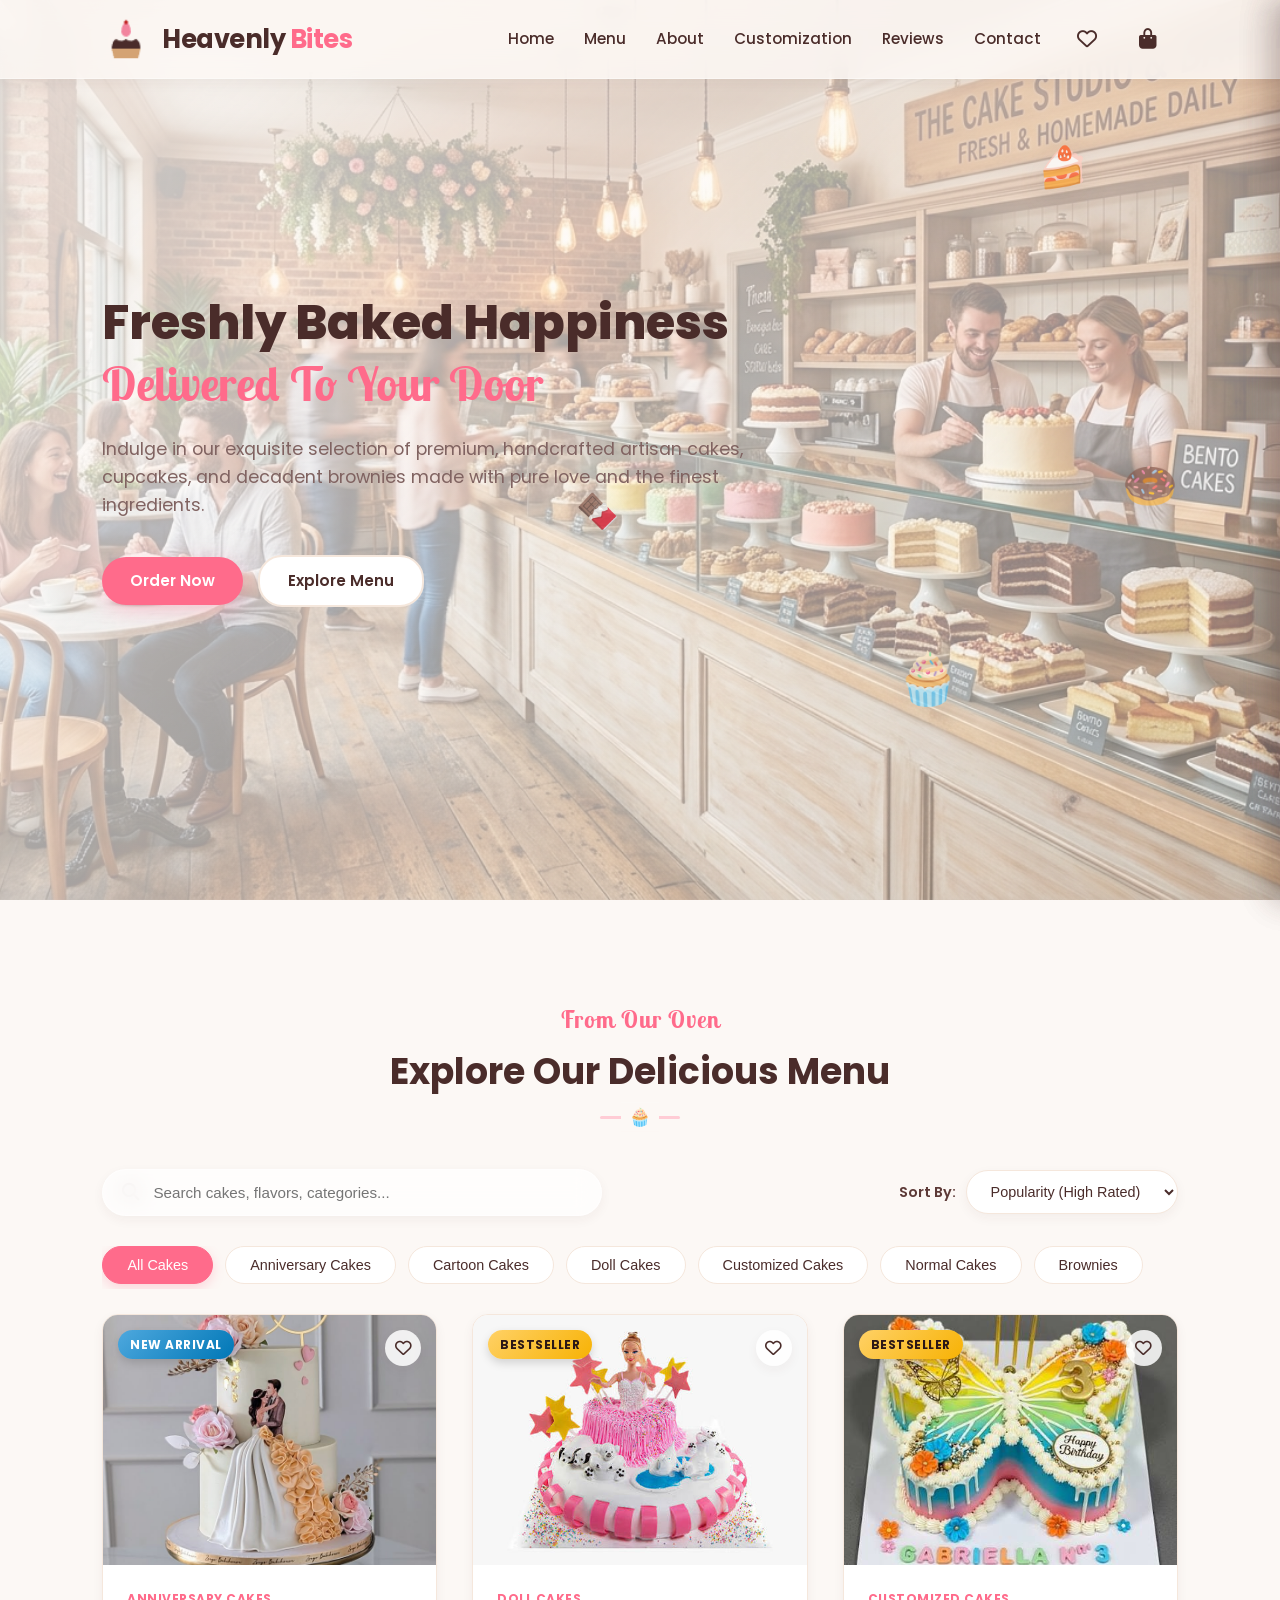
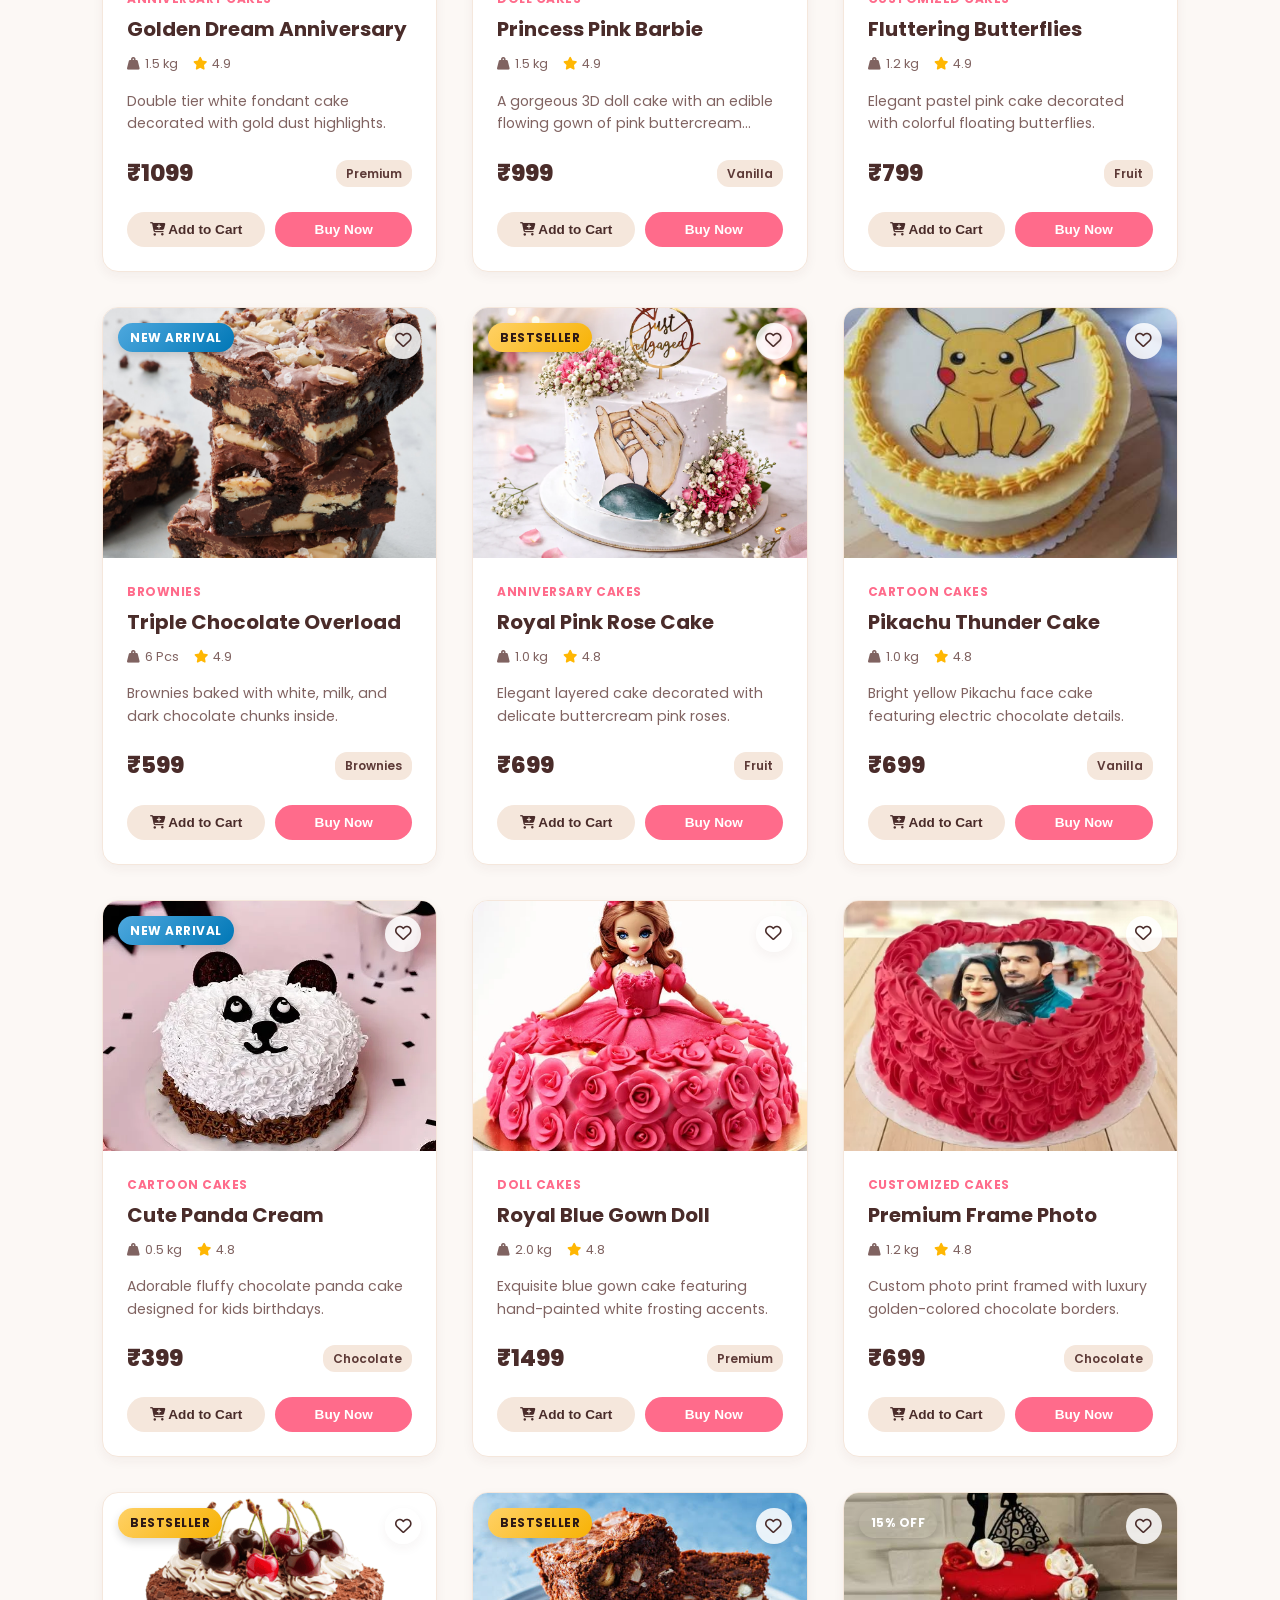
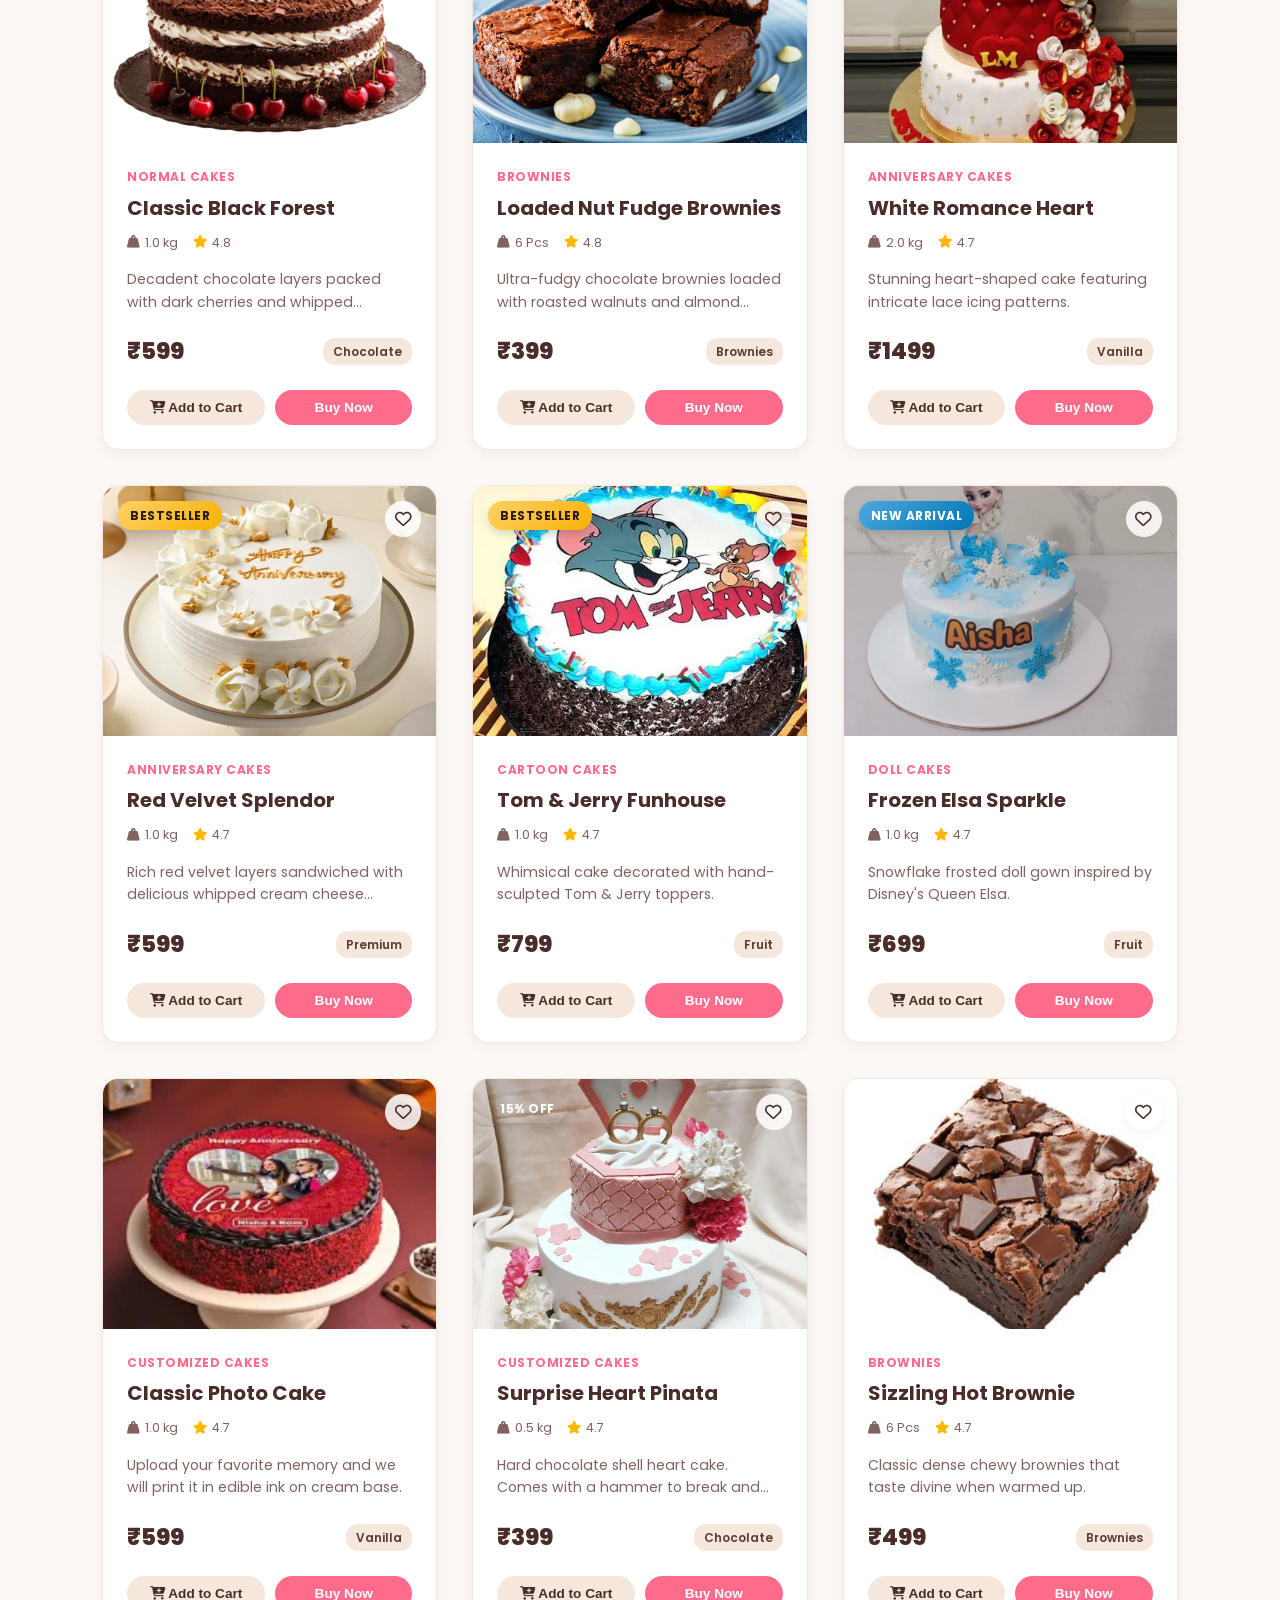
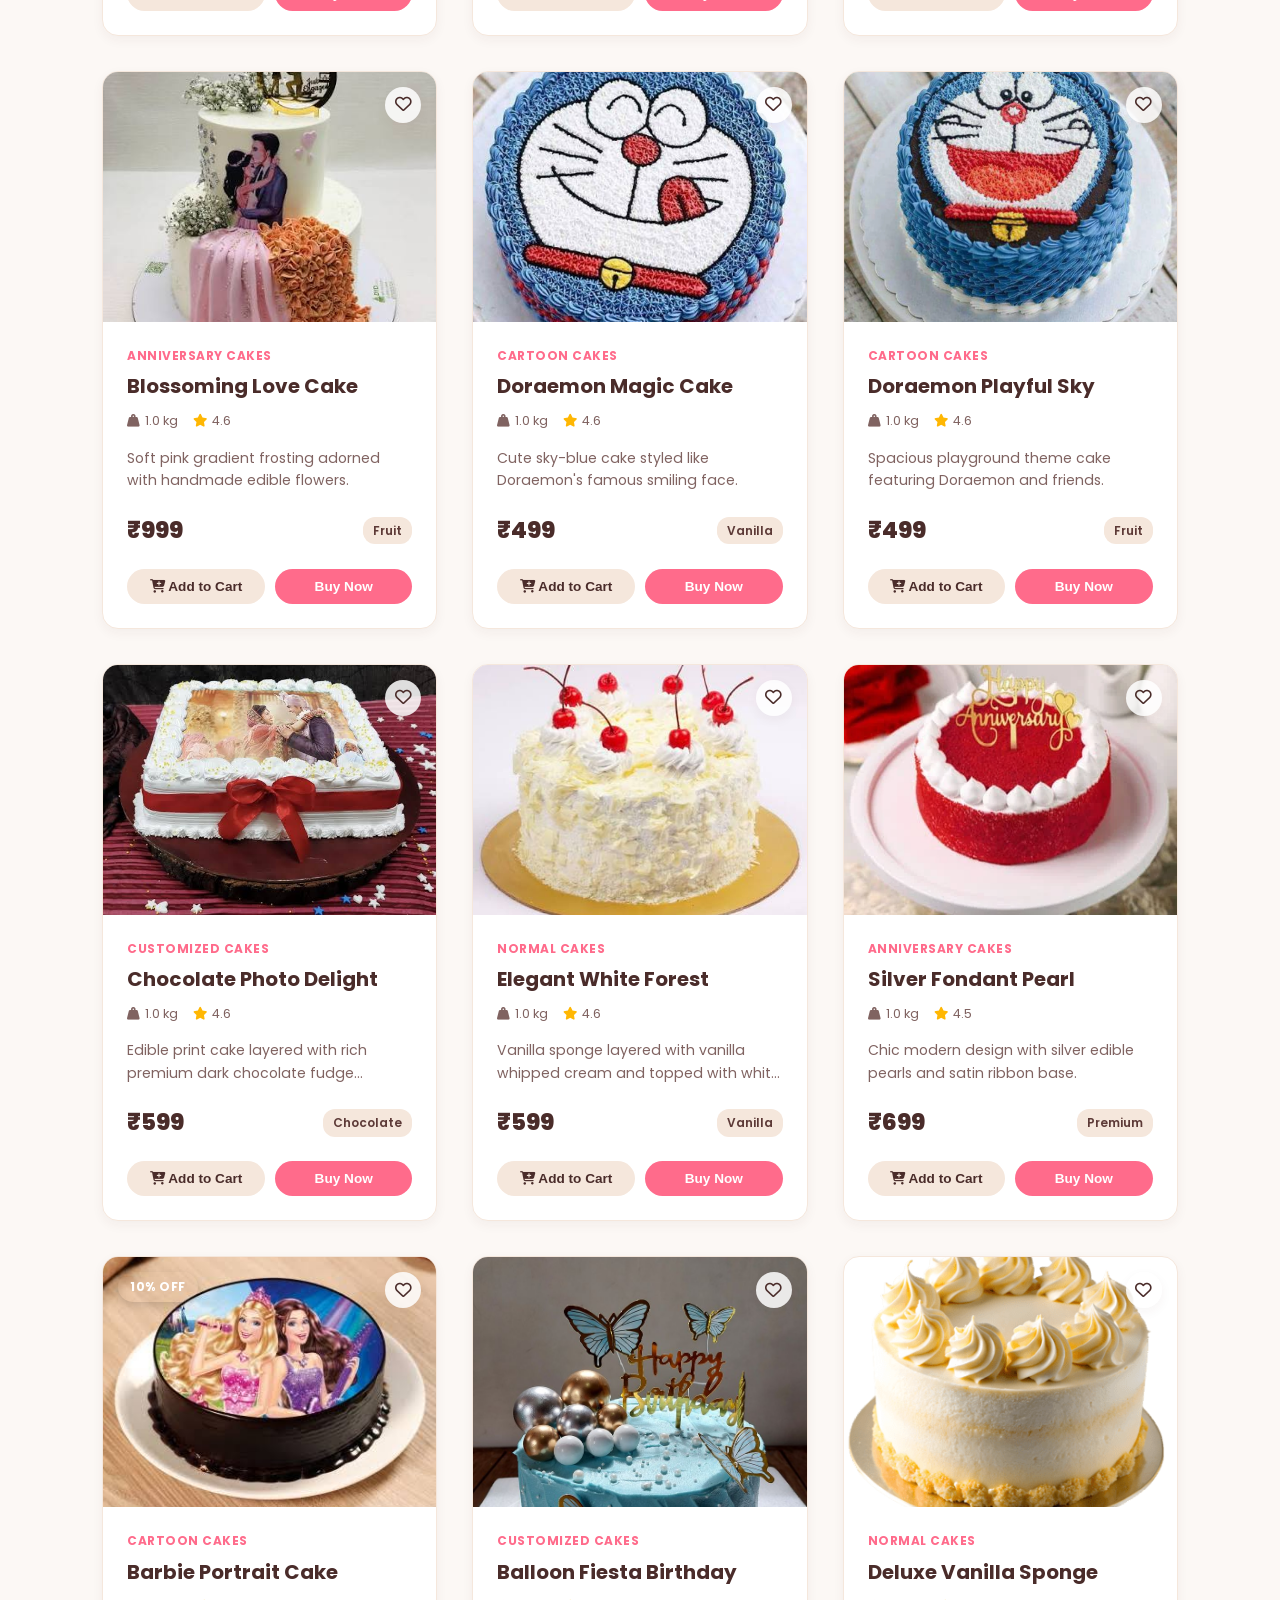
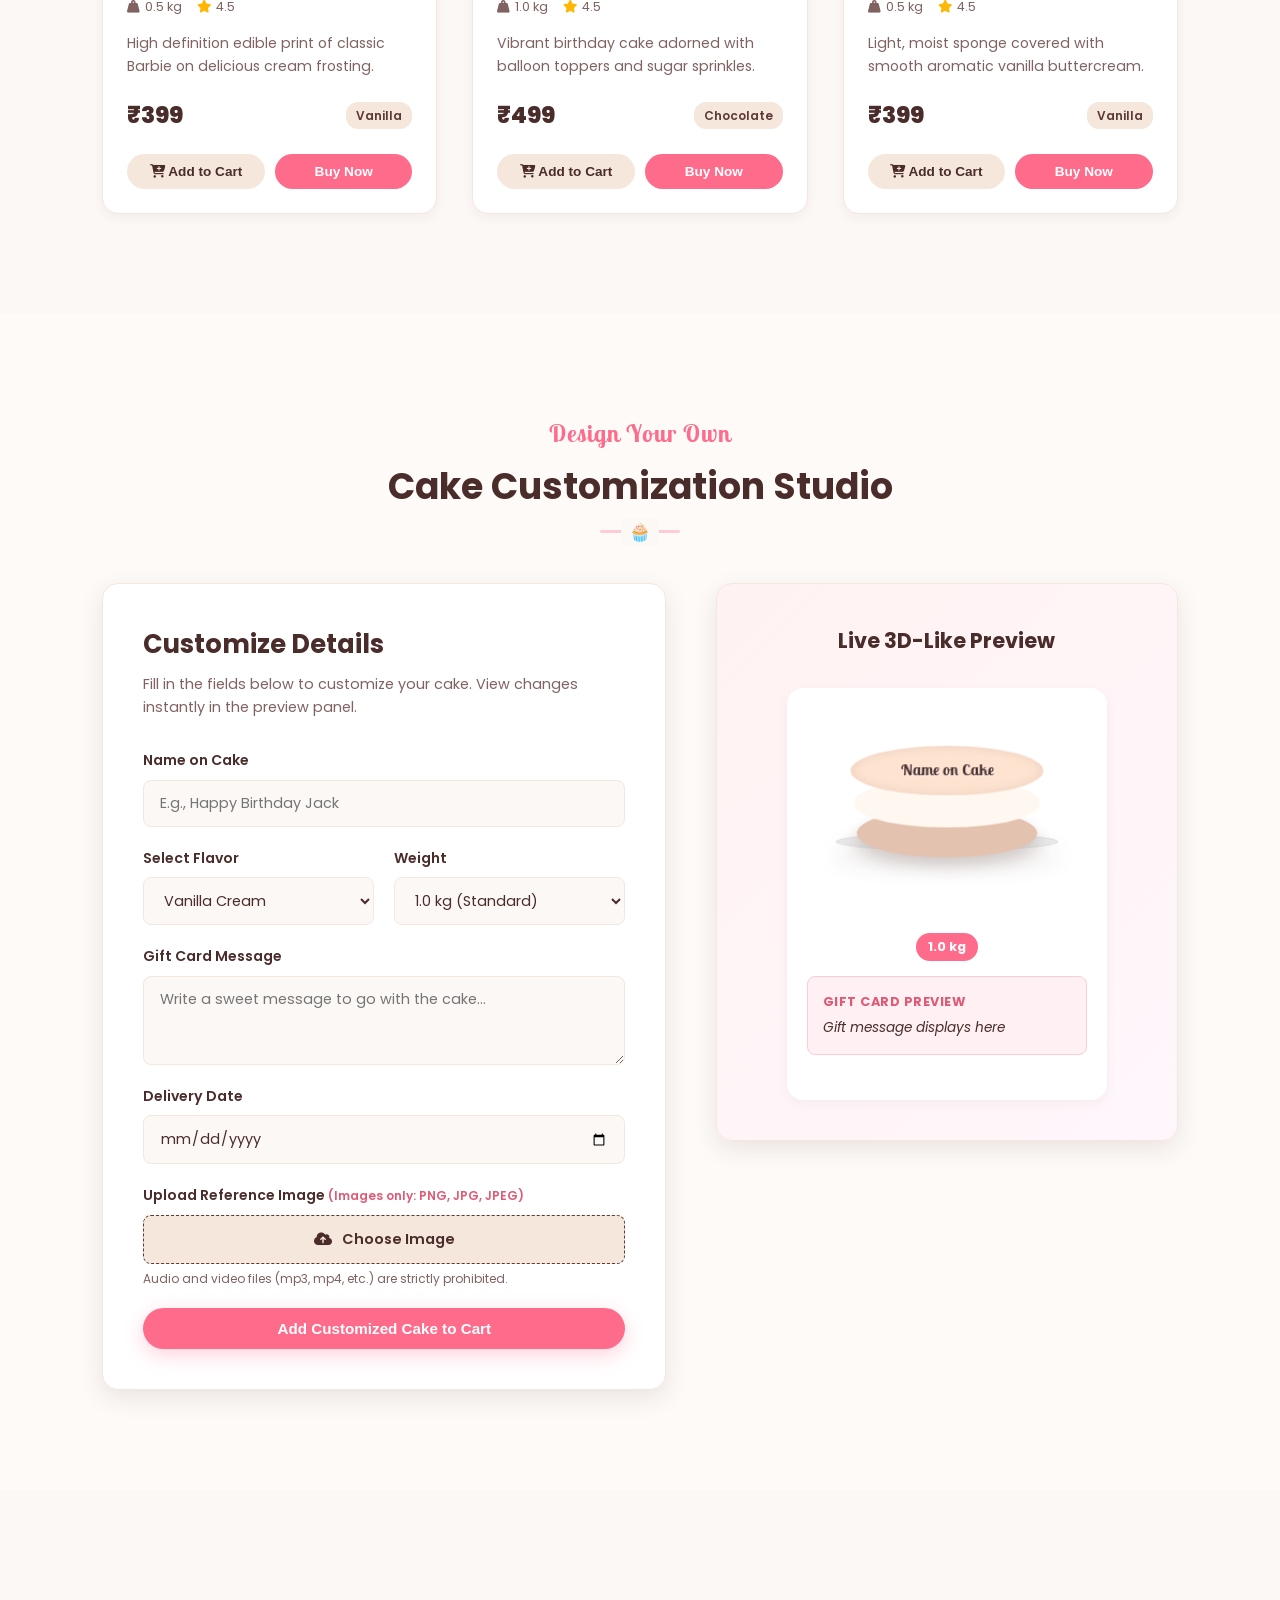
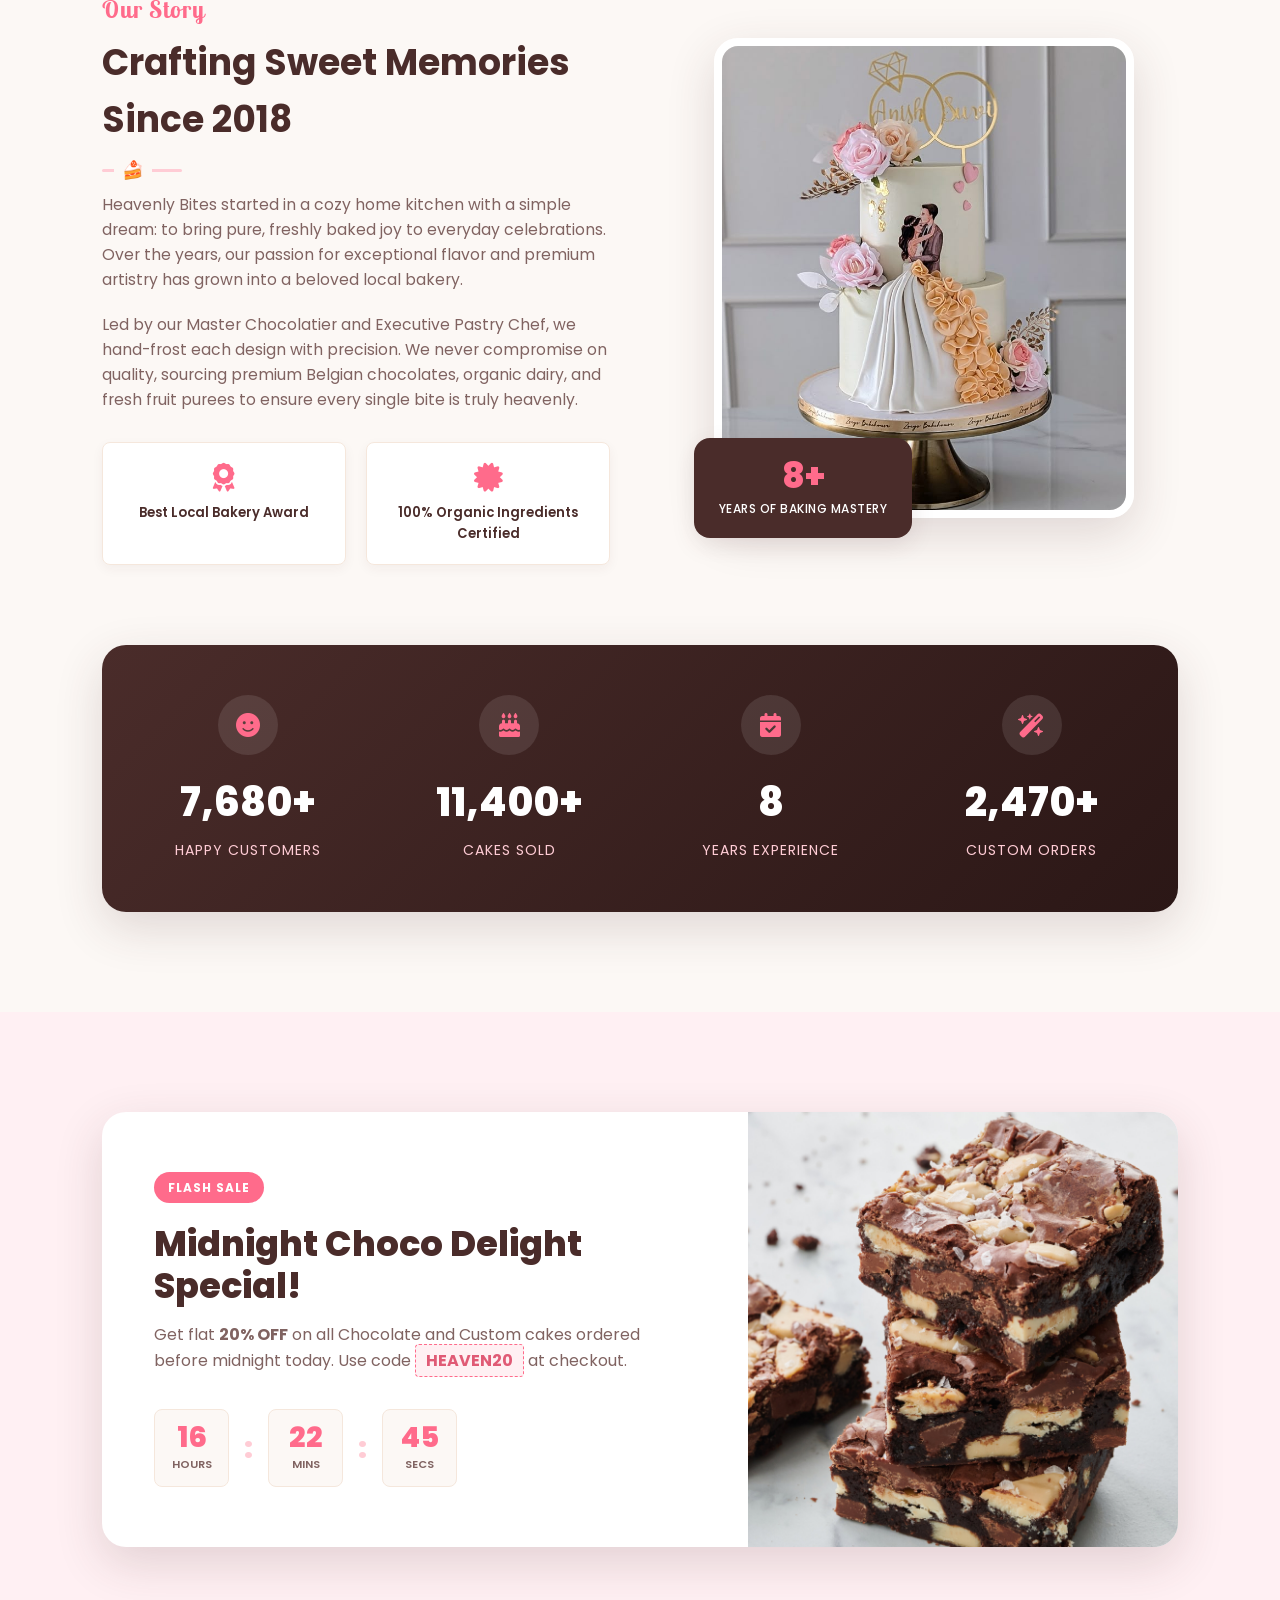
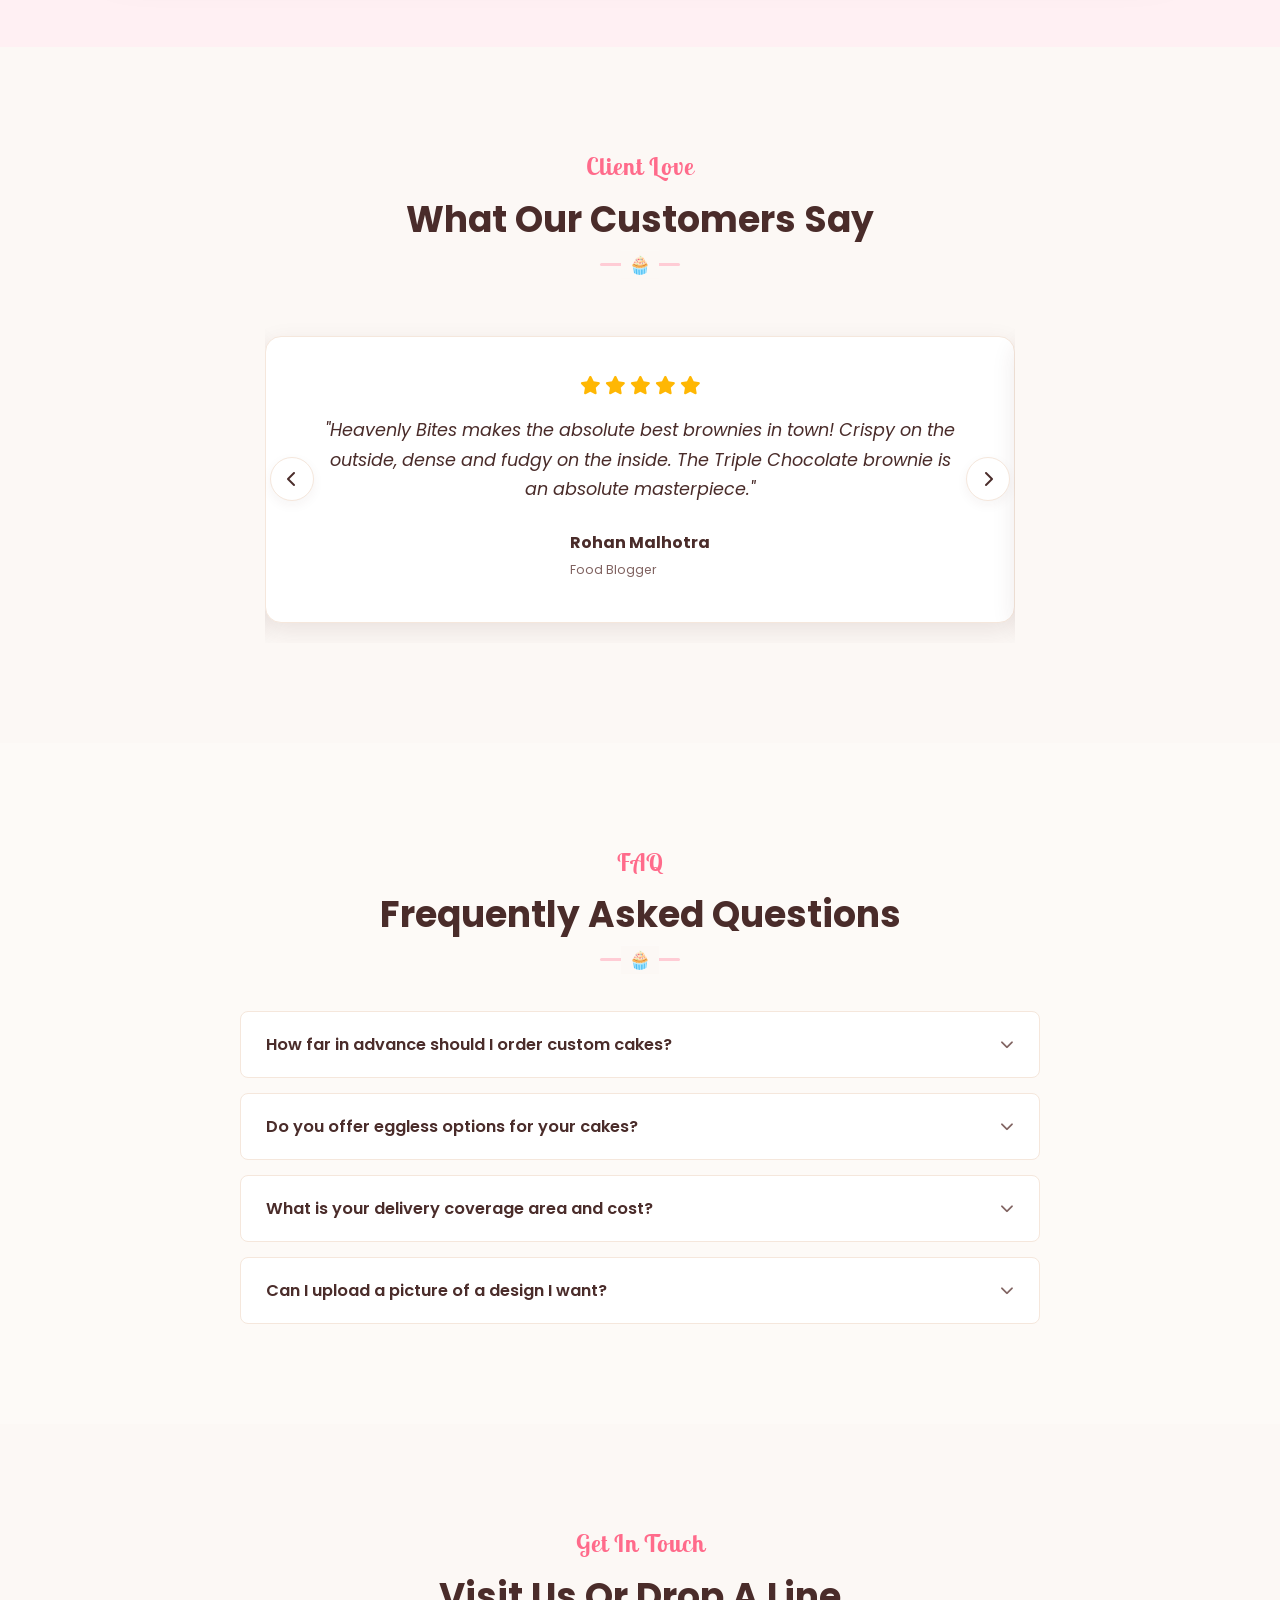
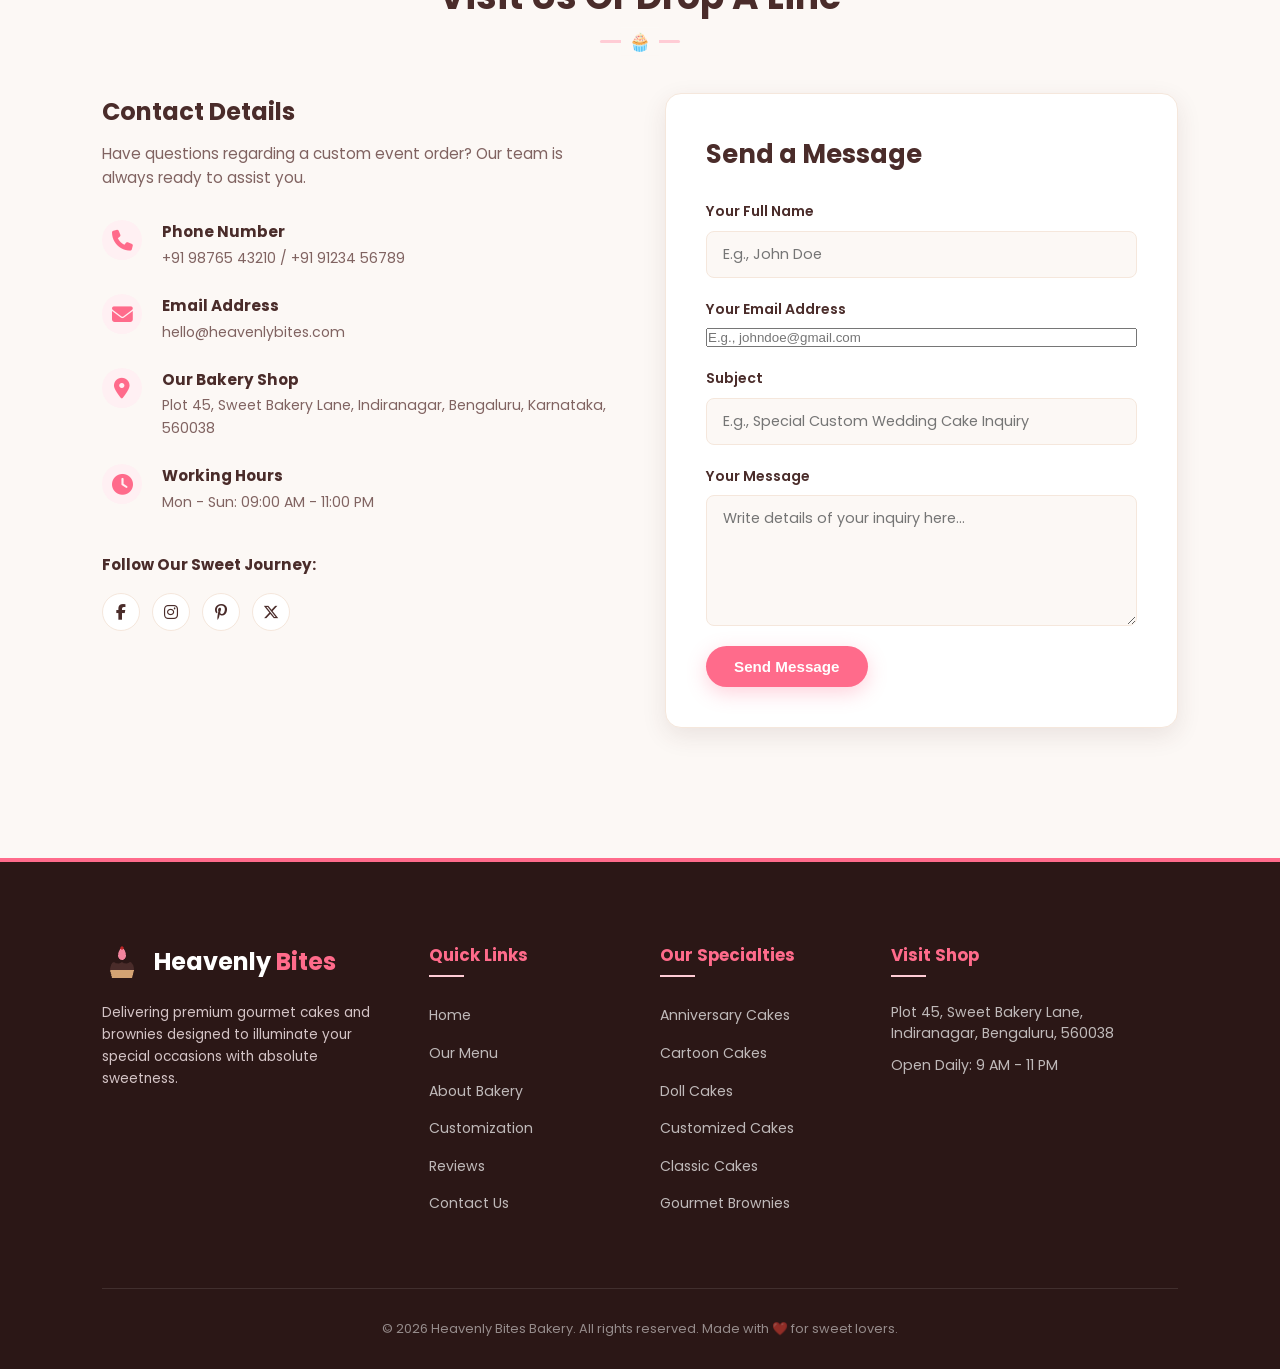
==== commit 3297b504: "Update stylesheet and script links with versioning" ====
--- a/index.html
+++ b/index.html
@@ -6,7 +6,7 @@
     <title>Heavenly Bites | Premium Artisan Cake Shop</title>
     <meta name="description" content="Indulge in premium, freshly baked artisanal cakes, custom cakes, and brownies at Heavenly Bites. Handcrafted sweetness delivered to your door.">
     <!-- Style Sheets -->
-    <link rel="stylesheet" href="style.css">
+    <link rel="stylesheet" href="style.css?v=1.1">
     <!-- Google Fonts -->
     <link rel="preconnect" href="https://fonts.googleapis.com">
     <link rel="preconnect" href="https://fonts.gstatic.com" crossorigin>
@@ -692,6 +692,6 @@
     </div>
 
     <!-- JavaScript File -->
-    <script src="script.js"></script>
+    <script src="script.js?v=1.5"></script>
 </body>
-</html>+</html>
